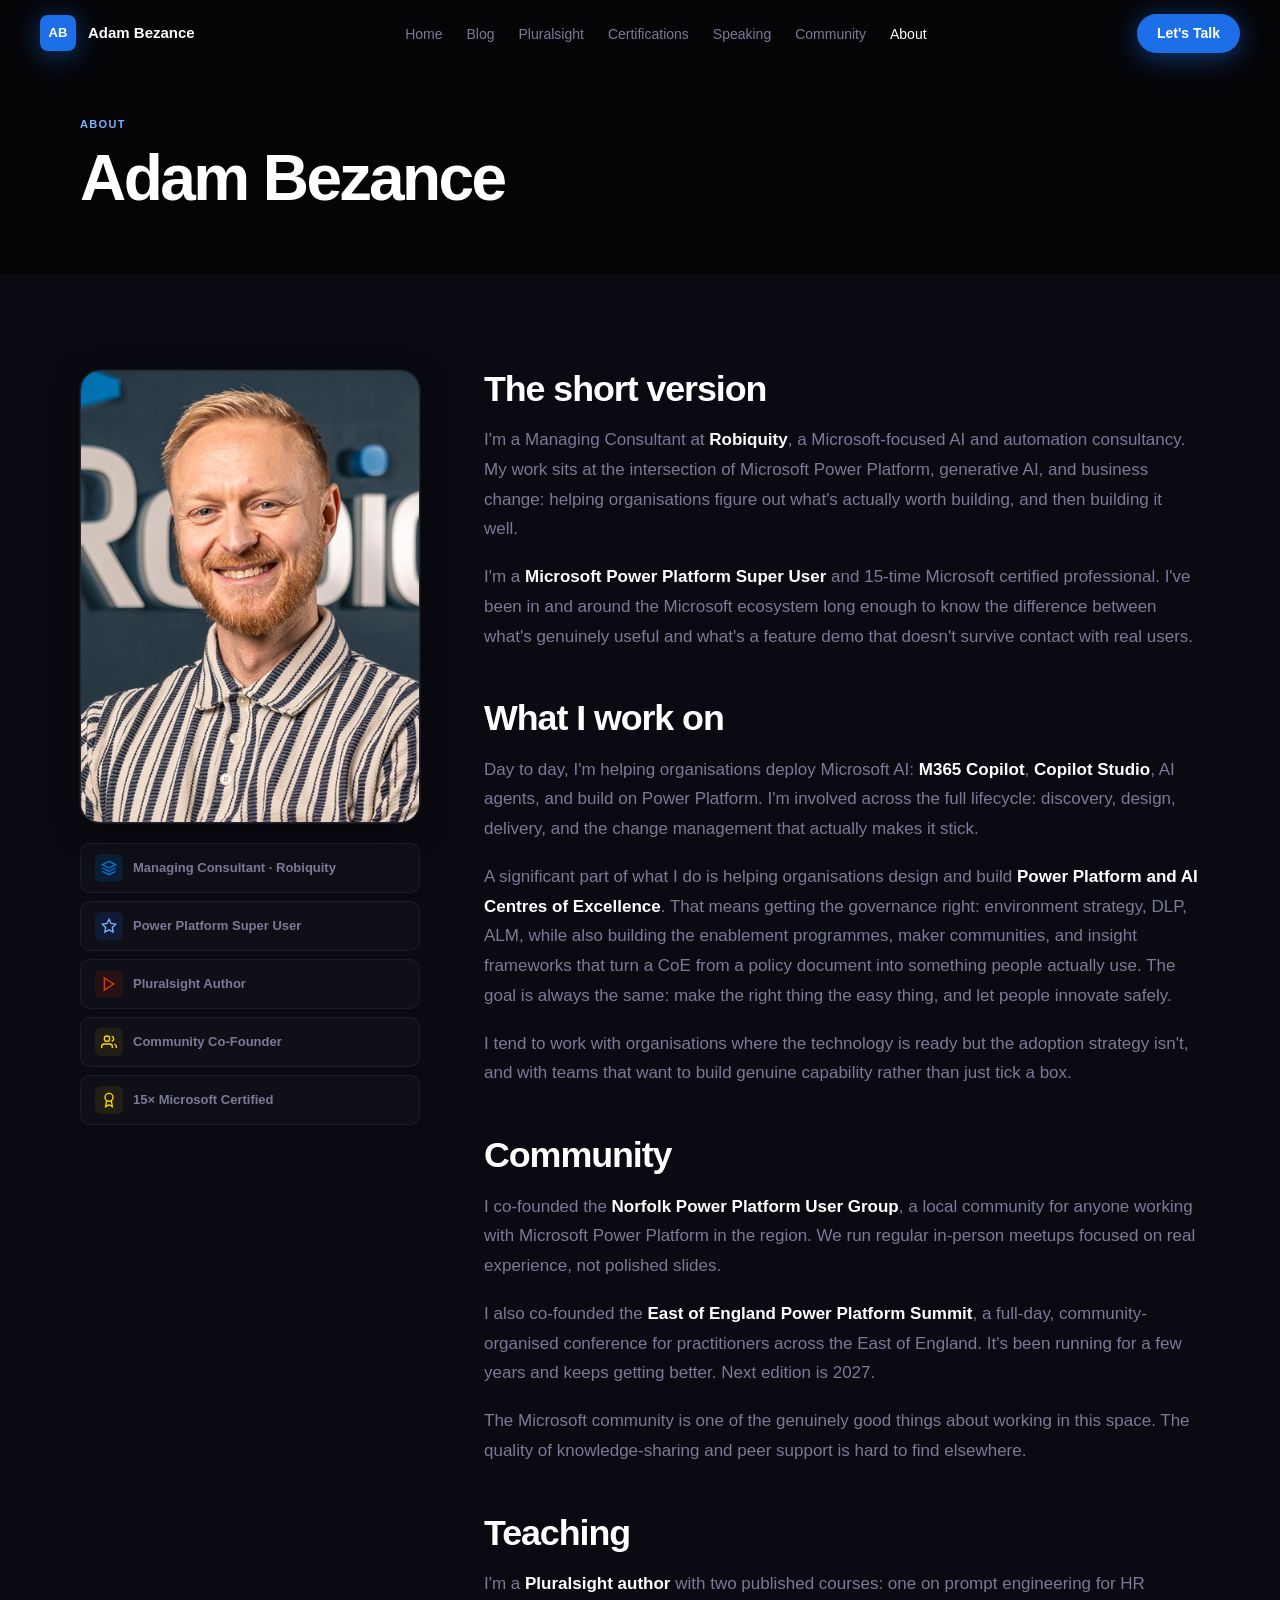
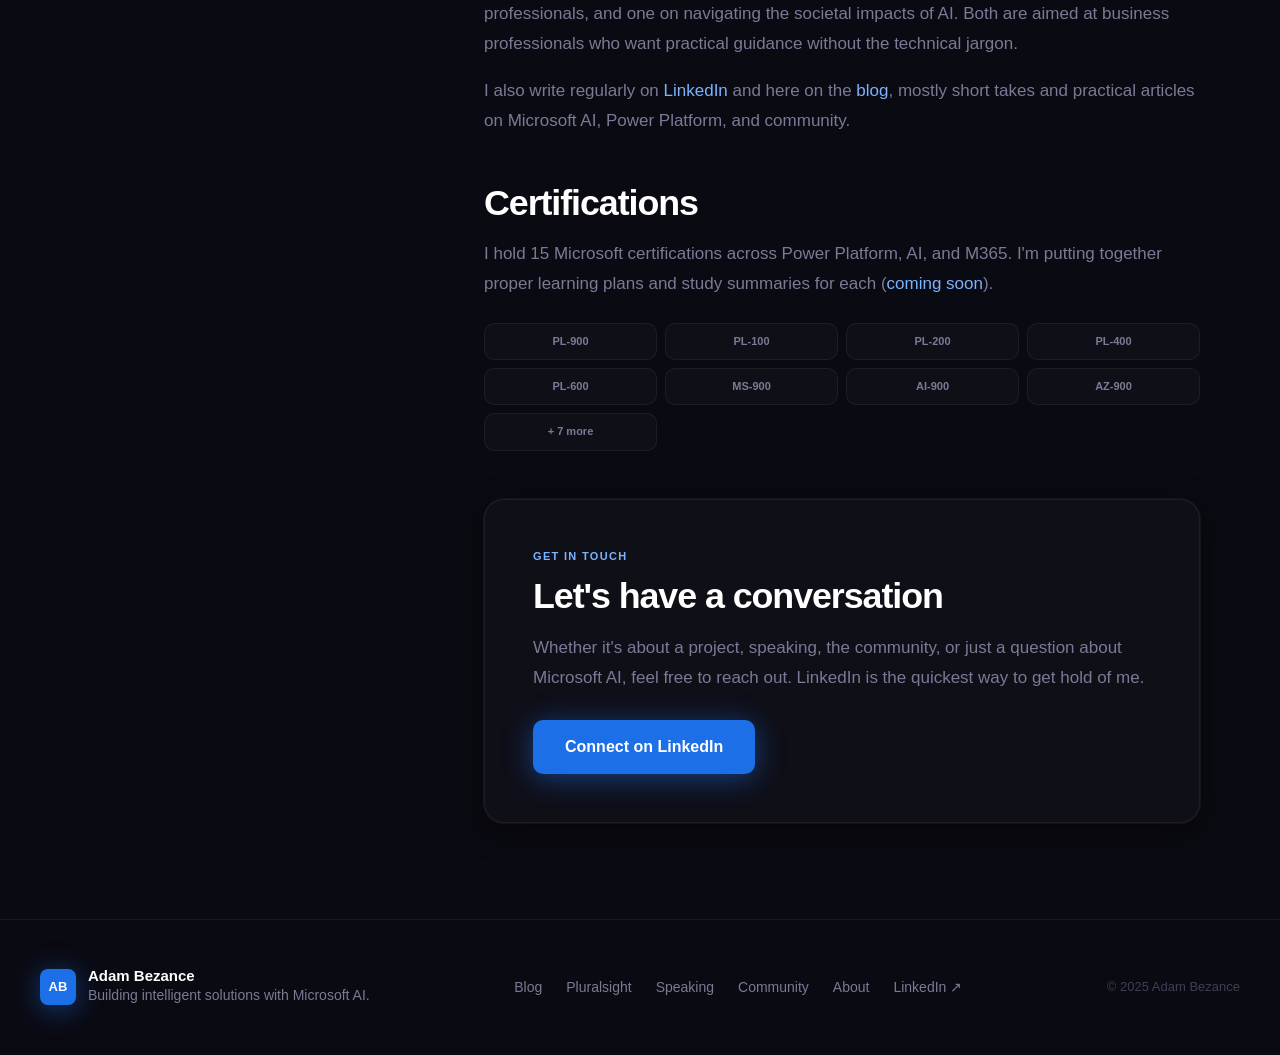
==== about.html @ 3cbbc227 "Fix: about photo case, cert grid spacing, pluralsight courses spacing" ====
<!DOCTYPE html>
<html lang="en">
<head>
  <meta charset="UTF-8">
  <meta name="viewport" content="width=device-width, initial-scale=1.0">
  <title>About | Adam Bezance</title>
  <meta name="description" content="About Adam Bezance, Managing Consultant at Robiquity, Microsoft Power Platform specialist, community leader, Pluralsight author.">
  <link rel="stylesheet" href="css/styles.css">
  <style>
    .about-split {
      display: grid; grid-template-columns: 340px 1fr; gap: 64px; align-items: start;
    }
    .about-photo-col { position: sticky; top: calc(var(--nav-h) + 32px); }
    .about-photo {
      width: 100%;
      aspect-ratio: 3/4;
      border-radius: var(--r-xl);
      overflow: hidden;
      background: var(--ob-elevated);
      border: 1px solid var(--ob-border);
      box-shadow: var(--ob-glow-card);
      display: flex; align-items: center; justify-content: center;
      position: relative;
    }
    .about-photo img { width: 100%; height: 100%; object-fit: cover; object-position: center top; }
    .about-photo-placeholder {
      display: flex; flex-direction: column; align-items: center; gap: 12px;
    }
    .about-photo-initials {
      width: 96px; height: 96px; border-radius: 50%;
      background: var(--ob-blue-dim); border: 2px solid var(--ob-blue-brd);
      display: flex; align-items: center; justify-content: center;
      font-size: 36px; font-weight: 800; color: var(--ob-blue-lt);
    }
    .about-photo-badges {
      display: flex; flex-direction: column; gap: 8px; margin-top: 20px;
    }
    .about-badge {
      display: flex; align-items: center; gap: 10px;
      padding: 10px 14px;
      background: var(--ob-surface);
      border: 1px solid var(--ob-border);
      border-radius: var(--r-md);
      font-size: 13px; font-weight: 600; color: var(--ob-fg-2);
      transition: border-color 220ms;
    }
    .about-badge:hover { border-color: var(--ob-blue-brd); }
    .about-badge-icon { width: 28px; height: 28px; border-radius: 6px; display: flex; align-items: center; justify-content: center; flex-shrink: 0; }

    .about-content h2 {
      font-size: clamp(24px,2.8vw,36px); font-weight: 800; letter-spacing: -0.03em;
      margin: 48px 0 16px; line-height: 1.1;
    }
    .about-content h2:first-child { margin-top: 0; }
    .about-content p {
      font-size: 17px; color: var(--ob-fg-2); line-height: 1.75; margin-bottom: 18px;
    }
    .about-content p strong { color: var(--ob-fg); font-weight: 600; }

    .certs-grid { display: grid; grid-template-columns: repeat(4,1fr); gap: 8px; margin: 24px 0; }
    .cert-chip {
      background: var(--ob-surface); border: 1px solid var(--ob-border);
      border-radius: var(--r-md); padding: 10px 12px;
      font-size: 11px; font-weight: 600; color: var(--ob-fg-2);
      text-align: center; line-height: 1.4;
    }

    .contact-section {
      background: var(--ob-surface);
      border: 1px solid var(--ob-border);
      border-radius: var(--r-xl);
      padding: 48px;
      margin-top: 48px;
      box-shadow: var(--ob-glow-card);
    }

    @media (max-width: 900px) {
      .about-split { grid-template-columns: 1fr; gap: 40px; }
      .about-photo-col { position: static; }
      .about-photo { max-width: 320px; aspect-ratio: 1/1; }
      .certs-grid { grid-template-columns: repeat(2,1fr); }
      .contact-section { padding: 32px 24px; }
    }
  </style>
</head>
<body>

  <!-- NAV -->
  <nav class="nav" id="mainNav">
    <div class="nav-inner">
      <a href="index.html" class="nav-logo">
        <div class="nav-mark">AB</div>
        <div>
          <div class="nav-name">Adam Bezance</div>
        </div>
      </a>
      <ul class="nav-links" id="navLinks">
        <li><a href="index.html">Home</a></li>
        <li><a href="blog.html">Blog</a></li>
        <li><a href="pluralsight.html">Pluralsight</a></li>
        <li><a href="certifications.html">Certifications</a></li>
        <li><a href="speaking.html">Speaking</a></li>
        <li><a href="community.html">Community</a></li>
        <li><a href="about.html" class="active">About</a></li>
      </ul>
      <a href="#contact" class="nav-cta">Let's Talk</a>
      <button class="nav-mobile-toggle" id="mobileToggle" aria-label="Menu">
        <span></span><span></span><span></span>
      </button>
    </div>
  </nav>

  <!-- PAGE HEADER -->
  <div class="page-header">
    <div class="page-header-inner">
      <div class="page-header-label">About</div>
      <h1 class="page-header-title">Adam Bezance</h1>
    </div>
  </div>

  <!-- ABOUT CONTENT -->
  <section class="section section-alt">
    <div class="container">
      <div class="about-split">

        <!-- Photo + badges -->
        <div class="about-photo-col reveal">
          <div class="about-photo">
            <img src="assets/Adam-Bezance.jpg" alt="Adam Bezance"
              onerror="this.style.display='none'; this.nextElementSibling.style.display='flex';">
            <div class="about-photo-placeholder" style="display:none;">
              <div class="about-photo-initials">AB</div>
              <p style="font-size:12px; color:var(--ob-fg-3); text-align:center;">Add photo: assets/Adam-Bezance.jpg</p>
            </div>
          </div>

          <div class="about-photo-badges" style="margin-top:20px;">
            <div class="about-badge">
              <div class="about-badge-icon" style="background:rgba(0,120,212,0.15);">
                <svg width="16" height="16" viewBox="0 0 24 24" fill="none" stroke="#0078D4" stroke-width="2"><path d="M12 2L2 7l10 5 10-5-10-5zM2 17l10 5 10-5M2 12l10 5 10-5"/></svg>
              </div>
              Managing Consultant · Robiquity
            </div>
            <div class="about-badge">
              <div class="about-badge-icon" style="background:var(--ob-blue-dim);">
                <svg width="16" height="16" viewBox="0 0 24 24" fill="none" stroke="var(--ob-blue-lt)" stroke-width="2"><path d="M12 2l3.09 6.26L22 9.27l-5 4.87 1.18 6.88L12 17.77l-6.18 3.25L7 14.14 2 9.27l6.91-1.01L12 2z"/></svg>
              </div>
              Power Platform Super User
            </div>
            <a href="https://www.pluralsight.com/authors/adam-bezance" target="_blank" rel="noopener" class="about-badge" style="color:var(--ob-fg-2);">
              <div class="about-badge-icon" style="background:rgba(244,53,0,0.1);">
                <svg width="16" height="16" viewBox="0 0 24 24" fill="none" stroke="#F43500" stroke-width="2"><polygon points="5,3 19,12 5,21 5,3"/></svg>
              </div>
              Pluralsight Author
            </a>
            <div class="about-badge">
              <div class="about-badge-icon" style="background:var(--ob-gold-bg);">
                <svg width="16" height="16" viewBox="0 0 24 24" fill="none" stroke="var(--ob-gold)" stroke-width="2"><path d="M17 21v-2a4 4 0 0 0-4-4H5a4 4 0 0 0-4 4v2"/><circle cx="9" cy="7" r="4"/><path d="M23 21v-2a4 4 0 0 0-3-3.87"/><path d="M16 3.13a4 4 0 0 1 0 7.75"/></svg>
              </div>
              Community Co-Founder
            </div>
            <div class="about-badge">
              <div class="about-badge-icon" style="background:var(--ob-gold-bg);">
                <svg width="16" height="16" viewBox="0 0 24 24" fill="none" stroke="var(--ob-gold)" stroke-width="2"><circle cx="12" cy="8" r="6"/><path d="M15.477 12.89 17 22l-5-3-5 3 1.523-9.11"/></svg>
              </div>
              15× Microsoft Certified
            </div>
          </div>
        </div>

        <!-- Bio content -->
        <div class="about-content reveal reveal-delay-1">
          <h2>The short version</h2>
          <p>I'm a Managing Consultant at <strong>Robiquity</strong>, a Microsoft-focused AI and automation consultancy. My work sits at the intersection of Microsoft Power Platform, generative AI, and business change: helping organisations figure out what's actually worth building, and then building it well.</p>

          <p>I'm a <strong>Microsoft Power Platform Super User</strong> and 15-time Microsoft certified professional. I've been in and around the Microsoft ecosystem long enough to know the difference between what's genuinely useful and what's a feature demo that doesn't survive contact with real users.</p>

          <h2>What I work on</h2>
          <p>Day to day, I'm helping organisations deploy Microsoft AI: <strong>M365 Copilot</strong>, <strong>Copilot Studio</strong>, AI agents, and build on Power Platform. I'm involved across the full lifecycle: discovery, design, delivery, and the change management that actually makes it stick.</p>

          <p>A significant part of what I do is helping organisations design and build <strong>Power Platform and AI Centres of Excellence</strong>. That means getting the governance right: environment strategy, DLP, ALM, while also building the enablement programmes, maker communities, and insight frameworks that turn a CoE from a policy document into something people actually use. The goal is always the same: make the right thing the easy thing, and let people innovate safely.</p>

          <p>I tend to work with organisations where the technology is ready but the adoption strategy isn't, and with teams that want to build genuine capability rather than just tick a box.</p>

          <h2>Community</h2>
          <p>I co-founded the <strong>Norfolk Power Platform User Group</strong>, a local community for anyone working with Microsoft Power Platform in the region. We run regular in-person meetups focused on real experience, not polished slides.</p>

          <p>I also co-founded the <strong>East of England Power Platform Summit</strong>, a full-day, community-organised conference for practitioners across the East of England. It's been running for a few years and keeps getting better. Next edition is 2027.</p>

          <p>The Microsoft community is one of the genuinely good things about working in this space. The quality of knowledge-sharing and peer support is hard to find elsewhere.</p>

          <h2>Teaching</h2>
          <p>I'm a <strong>Pluralsight author</strong> with two published courses: one on prompt engineering for HR professionals, and one on navigating the societal impacts of AI. Both are aimed at business professionals who want practical guidance without the technical jargon.</p>

          <p>I also write regularly on <a href="https://linkedin.com/in/adambezance" target="_blank" rel="noopener" style="color:var(--ob-blue-lt);">LinkedIn</a> and here on the <a href="blog.html" style="color:var(--ob-blue-lt);">blog</a>, mostly short takes and practical articles on Microsoft AI, Power Platform, and community.</p>

          <h2>Certifications</h2>
          <p>I hold 15 Microsoft certifications across Power Platform, AI, and M365. I'm putting together proper learning plans and study summaries for each (<a href="certifications.html" style="color:var(--ob-blue-lt);">coming soon</a>).</p>

          <div class="certs-grid">
            <div class="cert-chip">PL-900</div>
            <div class="cert-chip">PL-100</div>
            <div class="cert-chip">PL-200</div>
            <div class="cert-chip">PL-400</div>
            <div class="cert-chip">PL-600</div>
            <div class="cert-chip">MS-900</div>
            <div class="cert-chip">AI-900</div>
            <div class="cert-chip">AZ-900</div>
            <div class="cert-chip">+ 7 more</div>
          </div>

          <!-- Contact -->
          <div class="contact-section" id="contact">
            <div class="section-label" style="margin-bottom:12px;">Get in touch</div>
            <h2 style="margin-top:0; margin-bottom:16px;">Let's have a conversation</h2>
            <p style="margin-bottom:28px;">Whether it's about a project, speaking, the community, or just a question about Microsoft AI, feel free to reach out. LinkedIn is the quickest way to get hold of me.</p>
            <div style="display:flex; gap:12px; flex-wrap:wrap;">
              <a href="https://linkedin.com/in/adambezance" target="_blank" rel="noopener" class="btn btn-primary btn-lg">Connect on LinkedIn</a>
            </div>
          </div>
        </div>

      </div>
    </div>
  </section>

  <!-- FOOTER -->
  <footer class="footer">
    <div class="footer-inner">
      <div class="footer-logo">
        <div class="nav-mark">AB</div>
        <div>
          <div class="nav-name">Adam Bezance</div>
          <div class="footer-tagline">Building intelligent solutions with Microsoft AI.</div>
        </div>
      </div>
      <nav class="footer-links">
        <a href="blog.html">Blog</a>
        <a href="pluralsight.html">Pluralsight</a>
        <a href="speaking.html">Speaking</a>
        <a href="community.html">Community</a>
        <a href="about.html">About</a>
        <a href="https://linkedin.com/in/adambezance" target="_blank" rel="noopener">LinkedIn ↗</a>
      </nav>
      <div class="footer-copy">© 2025 Adam Bezance</div>
    </div>
  </footer>

  <script>
    const nav = document.getElementById('mainNav');
    window.addEventListener('scroll', () => nav.classList.toggle('scrolled', window.scrollY > 30));
    // Mobile nav
  (function() {
    var toggle = document.getElementById('mobileToggle');
    var menu   = document.getElementById('navLinks');
    function openMenu() {
      menu.classList.add('open');
      toggle.classList.add('open');
      document.body.style.overflow = 'hidden';
    }
    function closeMenu() {
      menu.classList.remove('open');
      toggle.classList.remove('open');
      document.body.style.overflow = '';
    }
    toggle.addEventListener('click', function() {
      menu.classList.contains('open') ? closeMenu() : openMenu();
    });
    // Close when any nav link is tapped
    menu.querySelectorAll('a').forEach(function(a) {
      a.addEventListener('click', closeMenu);
    });
    // Close on Escape key
    document.addEventListener('keydown', function(e) {
      if (e.key === 'Escape') closeMenu();
    });
  })();
    function initReveal() {
      document.querySelectorAll('.reveal').forEach(el => {
        const r = el.getBoundingClientRect();
        if (r.top < window.innerHeight && r.bottom > 0) el.classList.add('visible');
      });
      const obs = new IntersectionObserver((entries) => {
        entries.forEach(e => { if (e.isIntersecting) { e.target.classList.add('visible'); obs.unobserve(e.target); }});
      }, { threshold: 0 });
      document.querySelectorAll('.reveal:not(.visible)').forEach(el => obs.observe(el));
    }
    if (document.readyState === 'loading') {
      document.addEventListener('DOMContentLoaded', initReveal);
    } else { initReveal(); }
    window.addEventListener('load', initReveal);
---- css/styles.css ----
/* ============================================================
   ADAM BEZANCE — Agent Architect
   Design System: Obsidian & Electric Blue
   ============================================================ */

:root {
  /* Colour tokens */
  --ob-canvas:    #050508;
  --ob-base:      #0A0A12;
  --ob-surface:   #0F0F18;
  --ob-elevated:  #161625;

  --ob-blue:      #1D6FE8;
  --ob-blue-lt:   #7BB3FF;
  --ob-blue-dim:  rgba(29,111,232,0.14);
  --ob-blue-brd:  rgba(29,111,232,0.32);

  --ob-border:    rgba(255,255,255,0.06);
  --ob-border-md: rgba(255,255,255,0.10);
  --ob-border-st: rgba(255,255,255,0.16);

  --ob-fg:        #FFFFFF;
  --ob-fg-2:      #7A7A96;
  --ob-fg-3:      #3E3E58;

  --ob-gold:      #FFD700;
  --ob-gold-bg:   rgba(255,215,0,0.08);
  --ob-gold-brd:  rgba(255,215,0,0.22);

  --ob-glow:            0 4px 28px rgba(29,111,232,0.50);
  --ob-glow-card:       0 0 0 1px rgba(255,255,255,0.05), 0 8px 28px rgba(0,0,0,0.50);
  --ob-glow-card-hover: 0 0 0 1px rgba(29,111,232,0.35), 0 12px 36px rgba(0,0,0,0.55), 0 0 20px rgba(29,111,232,0.22);

  /* Spacing */
  --sp-1: 4px;  --sp-2: 8px;  --sp-3: 12px; --sp-4: 16px;
  --sp-6: 24px; --sp-8: 32px; --sp-12: 48px; --sp-16: 64px;
  --sp-section: 96px;

  /* Radius */
  --r-sm: 6px; --r-md: 10px; --r-lg: 14px; --r-xl: 20px; --r-full: 9999px;

  /* Typography */
  --font: 'Segoe UI', -apple-system, BlinkMacSystemFont, 'SF Pro Display', 'Helvetica Neue', Arial, sans-serif;
  --mono: 'Cascadia Code', 'Cascadia Mono', Consolas, 'Courier New', monospace;

  /* Nav */
  --nav-h: 68px;
}

/* ── Reset ── */
*, *::before, *::after { box-sizing: border-box; margin: 0; padding: 0; }
html { scroll-behavior: smooth; }
body {
  font-family: var(--font);
  background: var(--ob-canvas);
  color: var(--ob-fg);
  font-size: 16px;
  line-height: 1.6;
  -webkit-font-smoothing: antialiased;
  overflow-x: hidden;
}
img { display: block; max-width: 100%; }
a { color: inherit; text-decoration: none; }
button { font-family: var(--font); cursor: pointer; border: none; background: none; }

/* ── Nav ── */
.nav {
  position: fixed; top: 0; left: 0; right: 0; z-index: 100;
  height: var(--nav-h);
  display: flex; align-items: center;
  padding: 0 40px;
  transition: background 220ms cubic-bezier(0.4,0,0.2,1), border-color 220ms cubic-bezier(0.4,0,0.2,1), backdrop-filter 220ms;
  border-bottom: 1px solid transparent;
  /* Force own compositing layer — prevents iOS Safari touch blackout after scroll */
  -webkit-transform: translateZ(0);
  transform: translateZ(0);
  will-change: transform;
}
.nav.scrolled {
  background: rgba(5,5,8,0.90);
  backdrop-filter: blur(18px);
  -webkit-backdrop-filter: blur(18px);
  border-bottom-color: var(--ob-border);
}
.nav-inner {
  max-width: 1400px; width: 100%; margin: 0 auto;
  display: flex; align-items: center; justify-content: space-between;
  gap: var(--sp-8);
}
.nav-logo {
  display: flex; align-items: center; gap: var(--sp-3);
  flex-shrink: 0;
}
.nav-mark {
  width: 36px; height: 36px; border-radius: 8px;
  background: var(--ob-blue);
  display: flex; align-items: center; justify-content: center;
  font-size: 13px; font-weight: 800; color: #fff;
  box-shadow: var(--ob-glow);
  flex-shrink: 0;
}
.nav-name {
  font-size: 15px; font-weight: 700; color: var(--ob-fg);
  line-height: 1.1;
}
.nav-subtitle {
  font-size: 10px; font-weight: 600; color: var(--ob-fg-2);
  text-transform: uppercase; letter-spacing: 0.1em;
}
.nav-links {
  display: flex; align-items: center; gap: var(--sp-6);
  list-style: none;
}
.nav-links a {
  font-size: 14px; font-weight: 500; color: var(--ob-fg-2);
  transition: color 220ms cubic-bezier(0.4,0,0.2,1);
}
.nav-links a:hover, .nav-links a.active { color: var(--ob-fg); }
.nav-cta {
  display: inline-flex; align-items: center;
  padding: 8px 20px;
  background: var(--ob-blue);
  color: #fff;
  font-size: 14px; font-weight: 600;
  border-radius: var(--r-full);
  box-shadow: var(--ob-glow);
  transition: opacity 220ms cubic-bezier(0.4,0,0.2,1), transform 220ms cubic-bezier(0.4,0,0.2,1);
  white-space: nowrap;
}
.nav-cta:hover { opacity: 0.88; transform: translateY(-1px); }

.nav-mobile-toggle {
  display: none; flex-direction: column; gap: 5px;
  width: 24px; cursor: pointer;
}
.nav-mobile-toggle span {
  display: block; height: 2px; background: var(--ob-fg);
  border-radius: 2px;
  transition: all 220ms cubic-bezier(0.4,0,0.2,1);
}

/* ── Footer ── */
.footer {
  background: var(--ob-base);
  border-top: 1px solid var(--ob-border);
  padding: var(--sp-12) 40px;
}
.footer-inner {
  max-width: 1400px; margin: 0 auto;
  display: flex; align-items: center; justify-content: space-between;
  flex-wrap: wrap; gap: var(--sp-6);
}
.footer-logo { display: flex; align-items: center; gap: var(--sp-3); }
.footer-tagline { font-size: 14px; color: var(--ob-fg-2); }
.footer-links { display: flex; align-items: center; gap: var(--sp-6); }
.footer-links a {
  font-size: 14px; color: var(--ob-fg-2);
  transition: color 220ms cubic-bezier(0.4,0,0.2,1);
}
.footer-links a:hover { color: var(--ob-fg); }
.footer-copy { font-size: 13px; color: var(--ob-fg-3); }

/* ── Layout helpers ── */
.container { max-width: 1200px; margin: 0 auto; padding: 0 40px; }
.container-narrow { max-width: 720px; margin: 0 auto; padding: 0 40px; }
.section { padding: var(--sp-section) 0; }
.section-alt { background: var(--ob-base); }

/* ── Typography helpers ── */
.eyebrow {
  display: inline-flex; align-items: center; gap: var(--sp-2);
  font-size: 11px; font-weight: 700; text-transform: uppercase; letter-spacing: 0.12em;
  color: var(--ob-blue-lt);
}
.section-label {
  font-size: 11px; font-weight: 700; text-transform: uppercase; letter-spacing: 0.12em;
  color: var(--ob-blue-lt); margin-bottom: var(--sp-3);
}
.section-title {
  font-size: clamp(32px,3.5vw,48px); font-weight: 800;
  line-height: 1.1; letter-spacing: -0.03em;
  color: var(--ob-fg);
}
.section-body {
  font-size: 17px; color: var(--ob-fg-2); line-height: 1.65;
  max-width: 600px;
}

/* ── Buttons ── */
.btn {
  display: inline-flex; align-items: center; gap: var(--sp-2);
  padding: 12px 24px;
  font-size: 15px; font-weight: 600;
  border-radius: var(--r-md);
  transition: all 220ms cubic-bezier(0.4,0,0.2,1);
  cursor: pointer;
}
.btn-primary {
  background: var(--ob-blue); color: #fff;
  box-shadow: var(--ob-glow);
}
.btn-primary:hover { opacity: 0.88; transform: translateY(-1px); }
.btn-secondary {
  background: rgba(255,255,255,0.04); color: var(--ob-fg);
  border: 1px solid var(--ob-border-st);
}
.btn-secondary:hover { border-color: var(--ob-blue); color: var(--ob-blue-lt); }
.btn-lg { padding: 14px 32px; font-size: 16px; }

/* ── Pills / badges ── */
.pill {
  display: inline-flex; align-items: center; gap: 6px;
  padding: 5px 12px;
  font-size: 12px; font-weight: 600; letter-spacing: 0.03em;
  border-radius: var(--r-full);
  border: 1px solid;
}
.pill-blue {
  background: var(--ob-blue-dim); color: var(--ob-blue-lt);
  border-color: var(--ob-blue-brd);
}
.pill-neutral {
  background: rgba(255,255,255,0.04); color: var(--ob-fg-2);
  border-color: var(--ob-border-md);
}
.pill-gold {
  background: var(--ob-gold-bg); color: var(--ob-gold);
  border-color: var(--ob-gold-brd);
}

/* ── Cards ── */
.card {
  background: var(--ob-surface);
  border: 1px solid var(--ob-border);
  border-radius: var(--r-lg);
  box-shadow: var(--ob-glow-card);
  transition: all 220ms cubic-bezier(0.4,0,0.2,1);
  overflow: hidden;
}
.card:hover {
  transform: translateY(-3px);
  border-color: var(--ob-blue-brd);
  box-shadow: var(--ob-glow-card-hover);
}
.card-body { padding: var(--sp-6); }
.card-img {
  aspect-ratio: 16/9; background: var(--ob-elevated);
  display: flex; align-items: center; justify-content: center;
  color: var(--ob-fg-3); font-size: 13px;
}
.card-eyebrow {
  font-size: 11px; font-weight: 700; text-transform: uppercase; letter-spacing: 0.1em;
  color: var(--ob-blue-lt); margin-bottom: var(--sp-2);
}
.card-title {
  font-size: 16px; font-weight: 700; line-height: 1.3; letter-spacing: -0.015em;
  color: var(--ob-fg); margin-bottom: var(--sp-2);
}
.card-title-lg {
  font-size: 18px; font-weight: 700; line-height: 1.3; letter-spacing: -0.02em;
}
.card-body-text { font-size: 14px; color: var(--ob-fg-2); line-height: 1.55; }
.card-meta {
  font-size: 11px; font-weight: 500; color: var(--ob-fg-3);
  text-transform: uppercase; letter-spacing: 0.08em;
  margin-top: var(--sp-4);
}
.card-footer {
  padding: var(--sp-4) var(--sp-6);
  border-top: 1px solid var(--ob-border);
  display: flex; align-items: center; justify-content: space-between;
}
.card-link {
  font-size: 13px; font-weight: 600; color: var(--ob-blue-lt);
  display: inline-flex; align-items: center; gap: 6px;
  transition: gap 220ms cubic-bezier(0.4,0,0.2,1);
}
.card-link:hover { gap: 10px; }

/* ── Divider ── */
.divider {
  height: 1px; background: var(--ob-border);
  margin: var(--sp-8) 0;
}

/* ── Page header (inner pages) ── */
.page-header {
  padding: calc(var(--nav-h) + var(--sp-12)) 0 var(--sp-12);
  background: var(--ob-canvas);
}
.page-header-inner { max-width: 1200px; margin: 0 auto; padding: 0 40px; }
.page-header-label {
  font-size: 11px; font-weight: 700; text-transform: uppercase; letter-spacing: 0.12em;
  color: var(--ob-blue-lt); margin-bottom: var(--sp-3);
}
.page-header-title {
  font-size: clamp(40px,5vw,64px); font-weight: 800;
  line-height: 1.0; letter-spacing: -0.04em;
  margin-bottom: var(--sp-4);
}
.page-header-body {
  font-size: 18px; color: var(--ob-fg-2); line-height: 1.6;
  max-width: 640px;
}

/* ── Scroll reveal — pure CSS, no JS dependency ── */
@media (prefers-reduced-motion: no-preference) {
  @keyframes revealUp {
    from { opacity: 0; transform: translateY(28px); }
    to   { opacity: 1; transform: translateY(0); }
  }
  .reveal {
    animation: revealUp 600ms cubic-bezier(0,0,0.2,1) both;
  }
  .reveal-delay-1 { animation-delay: 100ms; }
  .reveal-delay-2 { animation-delay: 200ms; }
  .reveal-delay-3 { animation-delay: 320ms; }
  /* Legacy JS class support — no longer needed but harmless */
  .reveal.visible { animation: none; opacity: 1; transform: none; }
}

/* ── CTA band ── */
.cta-band {
  background: var(--ob-surface);
  border: 1px solid var(--ob-border);
  border-radius: var(--r-xl);
  padding: var(--sp-12) var(--sp-12);
  text-align: center;
  box-shadow: var(--ob-glow-card);
}
.cta-band h2 { font-size: clamp(28px,3vw,40px); font-weight: 800; letter-spacing: -0.03em; margin-bottom: var(--sp-3); }
.cta-band p { font-size: 17px; color: var(--ob-fg-2); margin-bottom: var(--sp-8); }
.cta-band .btn-row { display: flex; align-items: center; justify-content: center; gap: var(--sp-3); flex-wrap: wrap; }

/* ── Responsive nav ── */
@media (max-width: 900px) {
  .nav { padding: 0 24px; z-index: 100; }

  /* Mobile menu overlay — always flex, shown/hidden via opacity & pointer-events.
     Avoids display:none→flex flicker bugs on iOS Safari. */
  .nav-links {
    display: flex;
    flex-direction: column;
    align-items: center;
    justify-content: center;
    gap: var(--sp-8);
    list-style: none;
    position: fixed;
    top: 0; left: 0; right: 0;
    height: 100vh;
    height: 100dvh; /* dynamic viewport height — respects iOS address bar */
    padding-top: var(--nav-h);
    background: #050508;
    z-index: 98;
    overflow-y: auto;
    -webkit-overflow-scrolling: touch;
    /* Hidden state */
    opacity: 0;
    visibility: hidden;
    pointer-events: none;
    transform: translateY(-6px);
    transition: opacity 220ms ease, transform 220ms ease, visibility 0ms linear 220ms;
  }
  .nav-links.open {
    opacity: 1;
    visibility: visible;
    pointer-events: auto;
    transform: translateY(0);
    transition: opacity 220ms ease, transform 220ms ease, visibility 0ms linear 0ms;
  }
  .nav-links a {
    font-size: 22px;
    color: var(--ob-fg);
    padding: 8px 0; /* bigger tap target */
    transition: color 150ms ease;
  }
  .nav-links a:hover, .nav-links a.active { color: var(--ob-blue-lt); }

  /* Hamburger toggle — bigger tap target, animates to X when open */
  .nav-mobile-toggle {
    display: flex;
    flex-direction: column;
    justify-content: center;
    gap: 5px;
    width: 44px;
    height: 44px;
    padding: 10px;
    cursor: pointer;
    position: relative;
    z-index: 101; /* above the overlay */
  }
  .nav-mobile-toggle span {
    display: block;
    height: 2px;
    width: 24px;
    background: var(--ob-fg);
    border-radius: 2px;
    transform-origin: center;
    transition: transform 220ms ease, opacity 220ms ease;
  }
  /* X animation when menu is open */
  .nav-mobile-toggle.open span:nth-child(1) { transform: translateY(7px) rotate(45deg); }
  .nav-mobile-toggle.open span:nth-child(2) { opacity: 0; transform: scaleX(0); }
  .nav-mobile-toggle.open span:nth-child(3) { transform: translateY(-7px) rotate(-45deg); }

  .nav-cta { display: none; }
  .container { padding: 0 24px; }
  .container-narrow { padding: 0 24px; }
  .section { padding: 64px 0; }
  .f
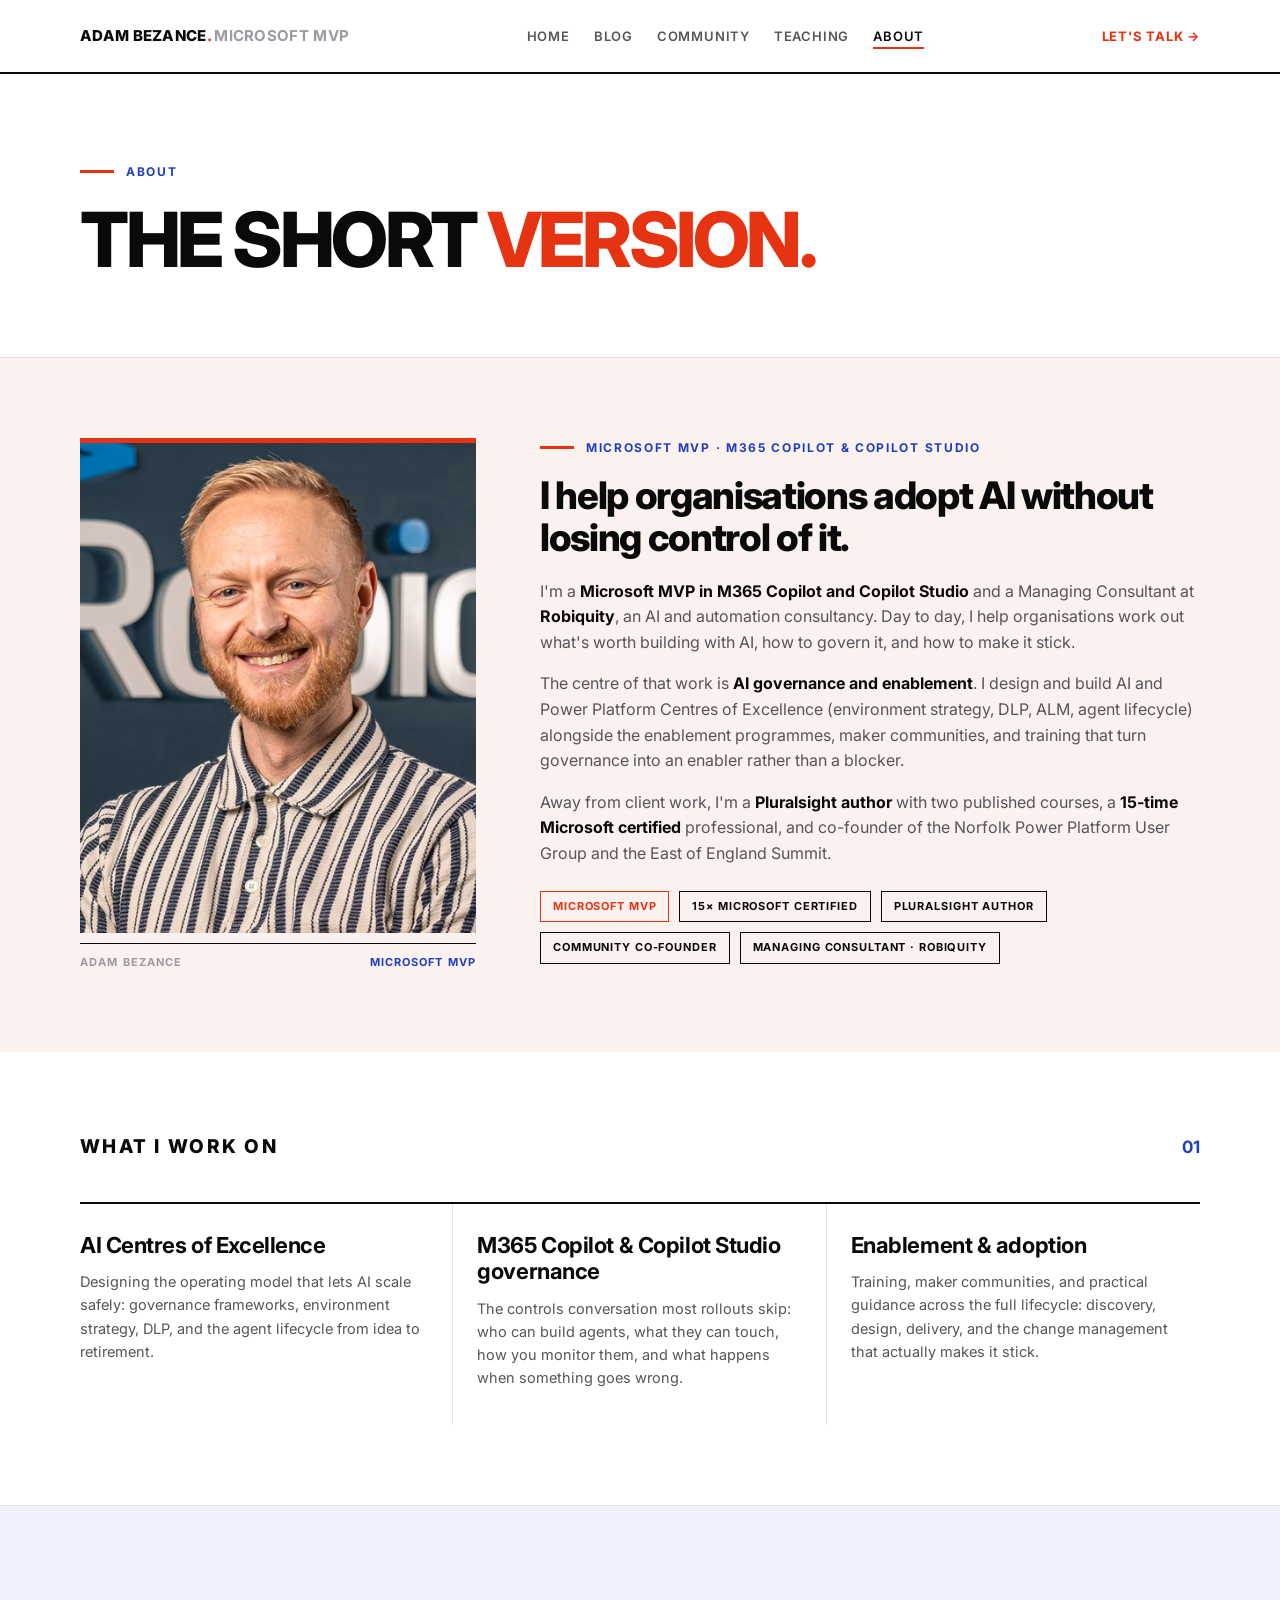
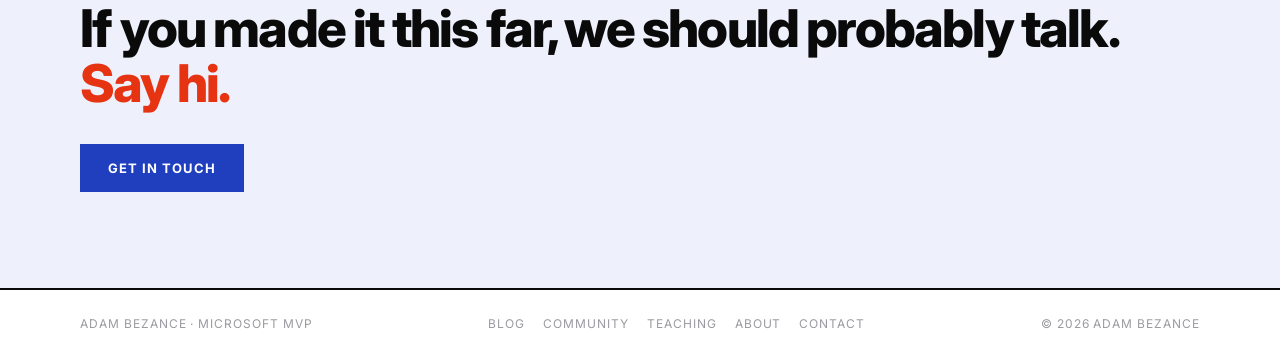
==== commit 1aa073a8: "Add files via upload" ====
--- a/about.html
+++ b/about.html
@@ -4,289 +4,102 @@
   <meta charset="UTF-8">
   <meta name="viewport" content="width=device-width, initial-scale=1.0">
   <title>About | Adam Bezance</title>
-  <meta name="description" content="About Adam Bezance, Managing Consultant at Robiquity, Microsoft Power Platform specialist, community leader, Pluralsight author.">
+  <meta name="description" content="Adam Bezance: Microsoft MVP in M365 Copilot and Copilot Studio, Managing Consultant at Robiquity, Pluralsight author, and community co-founder.">
+  <link rel="preconnect" href="https://fonts.googleapis.com">
+  <link rel="preconnect" href="https://fonts.gstatic.com" crossorigin>
+  <link href="https://fonts.googleapis.com/css2?family=Inter:wght@400;500;600;700;800&display=swap" rel="stylesheet">
   <link rel="stylesheet" href="css/styles.css">
-  <style>
-    .about-split {
-      display: grid; grid-template-columns: 340px 1fr; gap: 64px; align-items: start;
-    }
-    .about-photo-col { position: sticky; top: calc(var(--nav-h) + 32px); }
-    .about-photo {
-      width: 100%;
-      aspect-ratio: 3/4;
-      border-radius: var(--r-xl);
-      overflow: hidden;
-      background: var(--ob-elevated);
-      border: 1px solid var(--ob-border);
-      box-shadow: var(--ob-glow-card);
-      display: flex; align-items: center; justify-content: center;
-      position: relative;
-    }
-    .about-photo img { width: 100%; height: 100%; object-fit: cover; object-position: center top; }
-    .about-photo-placeholder {
-      display: flex; flex-direction: column; align-items: center; gap: 12px;
-    }
-    .about-photo-initials {
-      width: 96px; height: 96px; border-radius: 50%;
-      background: var(--ob-blue-dim); border: 2px solid var(--ob-blue-brd);
-      display: flex; align-items: center; justify-content: center;
-      font-size: 36px; font-weight: 800; color: var(--ob-blue-lt);
-    }
-    .about-photo-badges {
-      display: flex; flex-direction: column; gap: 8px; margin-top: 20px;
-    }
-    .about-badge {
-      display: flex; align-items: center; gap: 10px;
-      padding: 10px 14px;
-      background: var(--ob-surface);
-      border: 1px solid var(--ob-border);
-      border-radius: var(--r-md);
-      font-size: 13px; font-weight: 600; color: var(--ob-fg-2);
-      transition: border-color 220ms;
-    }
-    .about-badge:hover { border-color: var(--ob-blue-brd); }
-    .about-badge-icon { width: 28px; height: 28px; border-radius: 6px; display: flex; align-items: center; justify-content: center; flex-shrink: 0; }
-
-    .about-content h2 {
-      font-size: clamp(24px,2.8vw,36px); font-weight: 800; letter-spacing: -0.03em;
-      margin: 48px 0 16px; line-height: 1.1;
-    }
-    .about-content h2:first-child { margin-top: 0; }
-    .about-content p {
-      font-size: 17px; color: var(--ob-fg-2); line-height: 1.75; margin-bottom: 18px;
-    }
-    .about-content p strong { color: var(--ob-fg); font-weight: 600; }
-
-    .certs-grid { display: grid; grid-template-columns: repeat(4,1fr); gap: 8px; margin: 24px 0; }
-    .cert-chip {
-      background: var(--ob-surface); border: 1px solid var(--ob-border);
-      border-radius: var(--r-md); padding: 10px 12px;
-      font-size: 11px; font-weight: 600; color: var(--ob-fg-2);
-      text-align: center; line-height: 1.4;
-    }
-
-    .contact-section {
-      background: var(--ob-surface);
-      border: 1px solid var(--ob-border);
-      border-radius: var(--r-xl);
-      padding: 48px;
-      margin-top: 48px;
-      box-shadow: var(--ob-glow-card);
-    }
-
-    @media (max-width: 900px) {
-      .about-split { grid-template-columns: 1fr; gap: 40px; }
-      .about-photo-col { position: static; }
-      .about-photo { max-width: 320px; aspect-ratio: 1/1; }
-      .certs-grid { grid-template-columns: repeat(2,1fr); }
-      .contact-section { padding: 32px 24px; }
-    }
-  </style>
 </head>
 <body>
 
-  <!-- NAV -->
   <nav class="nav" id="mainNav">
     <div class="nav-inner">
-      <a href="index.html" class="nav-logo">
-        <div class="nav-mark">AB</div>
-        <div>
-          <div class="nav-name">Adam Bezance</div>
-        </div>
-      </a>
+      <a href="index.html" class="nav-logo">Adam Bezance<span>.</span> <em>Microsoft MVP</em></a>
       <ul class="nav-links" id="navLinks">
         <li><a href="index.html">Home</a></li>
         <li><a href="blog.html">Blog</a></li>
-        <li><a href="pluralsight.html">Pluralsight</a></li>
-        <li><a href="certifications.html">Certifications</a></li>
-        <li><a href="speaking.html">Speaking</a></li>
         <li><a href="community.html">Community</a></li>
+        <li><a href="pluralsight.html">Teaching</a></li>
         <li><a href="about.html" class="active">About</a></li>
       </ul>
-      <a href="#contact" class="nav-cta">Let's Talk</a>
+      <a href="contact.html" class="nav-cta">Let's talk →</a>
       <button class="nav-mobile-toggle" id="mobileToggle" aria-label="Menu">
         <span></span><span></span><span></span>
       </button>
     </div>
   </nav>
 
-  <!-- PAGE HEADER -->
-  <div class="page-header">
-    <div class="page-header-inner">
-      <div class="page-header-label">About</div>
-      <h1 class="page-header-title">Adam Bezance</h1>
+  <header class="page-hero">
+    <div class="wrap">
+      <div class="kicker">About</div>
+      <h1>The short <em>version.</em></h1>
     </div>
-  </div>
+  </header>
 
-  <!-- ABOUT CONTENT -->
-  <section class="section section-alt">
-    <div class="container">
-      <div class="about-split">
+  <main class="sec sec-red-tint">
+    <div class="wrap about-band">
+      <div>
+        <div class="photo"><img src="assets/Adam-Bezance.jpg" alt="Adam Bezance"></div>
+        <div class="photo-cap"><span>Adam Bezance</span><b>Microsoft MVP</b></div>
+      </div>
+      <div class="reveal">
+        <div class="kicker">Microsoft MVP · M365 Copilot &amp; Copilot Studio</div>
+        <h2>I help organisations adopt AI without losing control of it.</h2>
+        <p>I'm a <strong>Microsoft MVP in M365 Copilot and Copilot Studio</strong> and a Managing Consultant at <strong>Robiquity</strong>, an AI and automation consultancy. Day to day, I help organisations work out what's worth building with AI, how to govern it, and how to make it stick.</p>
+        <p>The centre of that work is <strong>AI governance and enablement</strong>. I design and build AI and Power Platform Centres of Excellence (environment strategy, DLP, ALM, agent lifecycle) alongside the enablement programmes, maker communities, and training that turn governance into an enabler rather than a blocker.</p>
+        <p>Away from client work, I'm a <strong>Pluralsight author</strong> with two published courses, a <strong>15-time Microsoft certified</strong> professional, and co-founder of the Norfolk Power Platform User Group and the East of England Summit.</p>
+        <div class="cred-list">
+          <span class="cred red">Microsoft MVP</span>
+          <span class="cred">15× Microsoft Certified</span>
+          <span class="cred">Pluralsight Author</span>
+          <span class="cred">Community Co-founder</span>
+          <span class="cred">Managing Consultant · Robiquity</span>
+        </div>
+      </div>
+    </div>
+  </main>
 
-        <!-- Photo + badges -->
-        <div class="about-photo-col reveal">
-          <div class="about-photo">
-            <img src="assets/Adam-Bezance.jpg" alt="Adam Bezance"
-              onerror="this.style.display='none'; this.nextElementSibling.style.display='flex';">
-            <div class="about-photo-placeholder" style="display:none;">
-              <div class="about-photo-initials">AB</div>
-              <p style="font-size:12px; color:var(--ob-fg-3); text-align:center;">Add photo: assets/Adam-Bezance.jpg</p>
-            </div>
-          </div>
-
-          <div class="about-photo-badges" style="margin-top:20px;">
-            <div class="about-badge">
-              <div class="about-badge-icon" style="background:rgba(0,120,212,0.15);">
-                <svg width="16" height="16" viewBox="0 0 24 24" fill="none" stroke="#0078D4" stroke-width="2"><path d="M12 2L2 7l10 5 10-5-10-5zM2 17l10 5 10-5M2 12l10 5 10-5"/></svg>
-              </div>
-              Managing Consultant · Robiquity
-            </div>
-            <div class="about-badge">
-              <div class="about-badge-icon" style="background:var(--ob-blue-dim);">
-                <svg width="16" height="16" viewBox="0 0 24 24" fill="none" stroke="var(--ob-blue-lt)" stroke-width="2"><path d="M12 2l3.09 6.26L22 9.27l-5 4.87 1.18 6.88L12 17.77l-6.18 3.25L7 14.14 2 9.27l6.91-1.01L12 2z"/></svg>
-              </div>
-              Power Platform Super User
-            </div>
-            <a href="https://www.pluralsight.com/authors/adam-bezance" target="_blank" rel="noopener" class="about-badge" style="color:var(--ob-fg-2);">
-              <div class="about-badge-icon" style="background:rgba(244,53,0,0.1);">
-                <svg width="16" height="16" viewBox="0 0 24 24" fill="none" stroke="#F43500" stroke-width="2"><polygon points="5,3 19,12 5,21 5,3"/></svg>
-              </div>
-              Pluralsight Author
-            </a>
-            <div class="about-badge">
-              <div class="about-badge-icon" style="background:var(--ob-gold-bg);">
-                <svg width="16" height="16" viewBox="0 0 24 24" fill="none" stroke="var(--ob-gold)" stroke-width="2"><path d="M17 21v-2a4 4 0 0 0-4-4H5a4 4 0 0 0-4 4v2"/><circle cx="9" cy="7" r="4"/><path d="M23 21v-2a4 4 0 0 0-3-3.87"/><path d="M16 3.13a4 4 0 0 1 0 7.75"/></svg>
-              </div>
-              Community Co-Founder
-            </div>
-            <div class="about-badge">
-              <div class="about-badge-icon" style="background:var(--ob-gold-bg);">
-                <svg width="16" height="16" viewBox="0 0 24 24" fill="none" stroke="var(--ob-gold)" stroke-width="2"><circle cx="12" cy="8" r="6"/><path d="M15.477 12.89 17 22l-5-3-5 3 1.523-9.11"/></svg>
-              </div>
-              15× Microsoft Certified
-            </div>
-          </div>
+  <section class="sec">
+    <div class="wrap">
+      <div class="sec-head reveal"><h2>What I work on</h2><span class="idx">01</span></div>
+      <div class="grid3 reveal">
+        <div class="cell">
+          <h3>AI Centres of Excellence</h3>
+          <p>Designing the operating model that lets AI scale safely: governance frameworks, environment strategy, DLP, and the agent lifecycle from idea to retirement.</p>
         </div>
-
-        <!-- Bio content -->
-        <div class="about-content reveal reveal-delay-1">
-          <h2>The short version</h2>
-          <p>I'm a Managing Consultant at <strong>Robiquity</strong>, a Microsoft-focused AI and automation consultancy. My work sits at the intersection of Microsoft Power Platform, generative AI, and business change: helping organisations figure out what's actually worth building, and then building it well.</p>
-
-          <p>I'm a <strong>Microsoft Power Platform Super User</strong> and 15-time Microsoft certified professional. I've been in and around the Microsoft ecosystem long enough to know the difference between what's genuinely useful and what's a feature demo that doesn't survive contact with real users.</p>
-
-          <h2>What I work on</h2>
-          <p>Day to day, I'm helping organisations deploy Microsoft AI: <strong>M365 Copilot</strong>, <strong>Copilot Studio</strong>, AI agents, and build on Power Platform. I'm involved across the full lifecycle: discovery, design, delivery, and the change management that actually makes it stick.</p>
-
-          <p>A significant part of what I do is helping organisations design and build <strong>Power Platform and AI Centres of Excellence</strong>. That means getting the governance right: environment strategy, DLP, ALM, while also building the enablement programmes, maker communities, and insight frameworks that turn a CoE from a policy document into something people actually use. The goal is always the same: make the right thing the easy thing, and let people innovate safely.</p>
-
-          <p>I tend to work with organisations where the technology is ready but the adoption strategy isn't, and with teams that want to build genuine capability rather than just tick a box.</p>
-
-          <h2>Community</h2>
-          <p>I co-founded the <strong>Norfolk Power Platform User Group</strong>, a local community for anyone working with Microsoft Power Platform in the region. We run regular in-person meetups focused on real experience, not polished slides.</p>
-
-          <p>I also co-founded the <strong>East of England Power Platform Summit</strong>, a full-day, community-organised conference for practitioners across the East of England. It's been running for a few years and keeps getting better. Next edition is 2027.</p>
-
-          <p>The Microsoft community is one of the genuinely good things about working in this space. The quality of knowledge-sharing and peer support is hard to find elsewhere.</p>
-
-          <h2>Teaching</h2>
-          <p>I'm a <strong>Pluralsight author</strong> with two published courses: one on prompt engineering for HR professionals, and one on navigating the societal impacts of AI. Both are aimed at business professionals who want practical guidance without the technical jargon.</p>
-
-          <p>I also write regularly on <a href="https://linkedin.com/in/adambezance" target="_blank" rel="noopener" style="color:var(--ob-blue-lt);">LinkedIn</a> and here on the <a href="blog.html" style="color:var(--ob-blue-lt);">blog</a>, mostly short takes and practical articles on Microsoft AI, Power Platform, and community.</p>
-
-          <h2>Certifications</h2>
-          <p>I hold 15 Microsoft certifications across Power Platform, AI, and M365. I'm putting together proper learning plans and study summaries for each (<a href="certifications.html" style="color:var(--ob-blue-lt);">coming soon</a>).</p>
-
-          <div class="certs-grid">
-            <div class="cert-chip">PL-900</div>
-            <div class="cert-chip">PL-100</div>
-            <div class="cert-chip">PL-200</div>
-            <div class="cert-chip">PL-400</div>
-            <div class="cert-chip">PL-600</div>
-            <div class="cert-chip">MS-900</div>
-            <div class="cert-chip">AI-900</div>
-            <div class="cert-chip">AZ-900</div>
-            <div class="cert-chip">+ 7 more</div>
-          </div>
-
-          <!-- Contact -->
-          <div class="contact-section" id="contact">
-            <div class="section-label" style="margin-bottom:12px;">Get in touch</div>
-            <h2 style="margin-top:0; margin-bottom:16px;">Let's have a conversation</h2>
-            <p style="margin-bottom:28px;">Whether it's about a project, speaking, the community, or just a question about Microsoft AI, feel free to reach out. LinkedIn is the quickest way to get hold of me.</p>
-            <div style="display:flex; gap:12px; flex-wrap:wrap;">
-              <a href="https://linkedin.com/in/adambezance" target="_blank" rel="noopener" class="btn btn-primary btn-lg">Connect on LinkedIn</a>
-            </div>
-          </div>
+        <div class="cell">
+          <h3>M365 Copilot &amp; Copilot Studio governance</h3>
+          <p>The controls conversation most rollouts skip: who can build agents, what they can touch, how you monitor them, and what happens when something goes wrong.</p>
         </div>
-
+        <div class="cell">
+          <h3>Enablement &amp; adoption</h3>
+          <p>Training, maker communities, and practical guidance across the full lifecycle: discovery, design, delivery, and the change management that actually makes it stick.</p>
+        </div>
       </div>
     </div>
   </section>
 
-  <!-- FOOTER -->
+  <section class="contact" id="contact">
+    <div class="wrap reveal">
+      <h2>If you made it this far, we should probably talk. <em class="r">Say hi.</em></h2>
+      <a href="contact.html" class="btn-blue">Get in touch</a>
+    </div>
+  </section>
+
   <footer class="footer">
     <div class="footer-inner">
-      <div class="footer-logo">
-        <div class="nav-mark">AB</div>
-        <div>
-          <div class="nav-name">Adam Bezance</div>
-          <div class="footer-tagline">Building intelligent solutions with Microsoft AI.</div>
-        </div>
-      </div>
+      <span>Adam Bezance · Microsoft MVP</span>
       <nav class="footer-links">
         <a href="blog.html">Blog</a>
-        <a href="pluralsight.html">Pluralsight</a>
-        <a href="speaking.html">Speaking</a>
         <a href="community.html">Community</a>
+        <a href="pluralsight.html">Teaching</a>
         <a href="about.html">About</a>
-        <a href="https://linkedin.com/in/adambezance" target="_blank" rel="noopener">LinkedIn ↗</a>
+        <a href="contact.html">Contact</a>
       </nav>
-      <div class="footer-copy">© 2025 Adam Bezance</div>
+      <span>© 2026 Adam Bezance</span>
     </div>
   </footer>
 
-  <script>
-    const nav = document.getElementById('mainNav');
-    window.addEventListener('scroll', () => nav.classList.toggle('scrolled', window.scrollY > 30));
-    // Mobile nav
-  (function() {
-    var toggle = document.getElementById('mobileToggle');
-    var menu   = document.getElementById('navLinks');
-    function openMenu() {
-      menu.classList.add('open');
-      toggle.classList.add('open');
-      document.body.style.overflow = 'hidden';
-    }
-    function closeMenu() {
-      menu.classList.remove('open');
-      toggle.classList.remove('open');
-      document.body.style.overflow = '';
-    }
-    toggle.addEventListener('click', function() {
-      menu.classList.contains('open') ? closeMenu() : openMenu();
-    });
-    // Close when any nav link is tapped
-    menu.querySelectorAll('a').forEach(function(a) {
-      a.addEventListener('click', closeMenu);
-    });
-    // Close on Escape key
-    document.addEventListener('keydown', function(e) {
-      if (e.key === 'Escape') closeMenu();
-    });
-  })();
-    function initReveal() {
-      document.querySelectorAll('.reveal').forEach(el => {
-        const r = el.getBoundingClientRect();
-        if (r.top < window.innerHeight && r.bottom > 0) el.classList.add('visible');
-      });
-      const obs = new IntersectionObserver((entries) => {
-        entries.forEach(e => { if (e.isIntersecting) { e.target.classList.add('visible'); obs.unobserve(e.target); }});
-      }, { threshold: 0 });
-      document.querySelectorAll('.reveal:not(.visible)').forEach(el => obs.observe(el));
-    }
-    if (document.readyState === 'loading') {
-      document.addEventListener('DOMContentLoaded', initReveal);
-    } else { initReveal(); }
-    window.addEventListener('load', initReveal);
-  +  <script src="js/site.js"></script>
+</body>
+</html>
--- a/css/styles.css
+++ b/css/styles.css
@@ -1,59 +1,42 @@
 /* ============================================================
-   ADAM BEZANCE — Agent Architect
-   Design System: Obsidian & Electric Blue
+   ADAM BEZANCE · Microsoft MVP · AI Governance & Enablement
+   Design System: "Swiss Precision" · white, black, red + blue
+   Red = emphasis / governance. Blue = interactive / enablement.
    ============================================================ */
 
 :root {
-  /* Colour tokens */
-  --ob-canvas:    #050508;
-  --ob-base:      #0A0A12;
-  --ob-surface:   #0F0F18;
-  --ob-elevated:  #161625;
-
-  --ob-blue:      #1D6FE8;
-  --ob-blue-lt:   #7BB3FF;
-  --ob-blue-dim:  rgba(29,111,232,0.14);
-  --ob-blue-brd:  rgba(29,111,232,0.32);
-
-  --ob-border:    rgba(255,255,255,0.06);
-  --ob-border-md: rgba(255,255,255,0.10);
-  --ob-border-st: rgba(255,255,255,0.16);
-
-  --ob-fg:        #FFFFFF;
-  --ob-fg-2:      #7A7A96;
-  --ob-fg-3:      #3E3E58;
-
-  --ob-gold:      #FFD700;
-  --ob-gold-bg:   rgba(255,215,0,0.08);
-  --ob-gold-brd:  rgba(255,215,0,0.22);
-
-  --ob-glow:            0 4px 28px rgba(29,111,232,0.50);
-  --ob-glow-card:       0 0 0 1px rgba(255,255,255,0.05), 0 8px 28px rgba(0,0,0,0.50);
-  --ob-glow-card-hover: 0 0 0 1px rgba(29,111,232,0.35), 0 12px 36px rgba(0,0,0,0.55), 0 0 20px rgba(29,111,232,0.22);
-
-  /* Spacing */
-  --sp-1: 4px;  --sp-2: 8px;  --sp-3: 12px; --sp-4: 16px;
-  --sp-6: 24px; --sp-8: 32px; --sp-12: 48px; --sp-16: 64px;
-  --sp-section: 96px;
-
-  /* Radius */
-  --r-sm: 6px; --r-md: 10px; --r-lg: 14px; --r-xl: 20px; --r-full: 9999px;
-
-  /* Typography */
-  --font: 'Segoe UI', -apple-system, BlinkMacSystemFont, 'SF Pro Display', 'Helvetica Neue', Arial, sans-serif;
-  --mono: 'Cascadia Code', 'Cascadia Mono', Consolas, 'Courier New', monospace;
-
-  /* Nav */
-  --nav-h: 68px;
+  /* Colour */
+  --bg:        #FFFFFF;
+  --ink:       #0A0A0A;
+  --ink-2:     #55555A;
+  --ink-3:     #9A9AA0;
+
+  --red:       #E63312;
+  --red-deep:  #C22706;
+  --blue:      #1F3FBF;
+  --blue-deep: #16309B;
+  --blue-tint: #EEF1FC;
+
+  --line:      #E4E4E7;
+  --line-dark: #0A0A0A;
+  --tint:      #F3F3F5;
+
+  /* Type */
+  --sans: 'Inter', 'Segoe UI', Helvetica, Arial, sans-serif;
+
+  /* Layout */
+  --page-w: 1200px;
+  --pad-x: clamp(20px, 5vw, 40px);
+  --nav-h: 72px;
 }
 
 /* ── Reset ── */
 *, *::before, *::after { box-sizing: border-box; margin: 0; padding: 0; }
 html { scroll-behavior: smooth; }
 body {
-  font-family: var(--font);
-  background: var(--ob-canvas);
-  color: var(--ob-fg);
+  font-family: var(--sans);
+  background: var(--bg);
+  color: var(--ink);
   font-size: 16px;
   line-height: 1.6;
   -webkit-font-smoothing: antialiased;
@@ -61,350 +44,350 @@
 }
 img { display: block; max-width: 100%; }
 a { color: inherit; text-decoration: none; }
-button { font-family: var(--font); cursor: pointer; border: none; background: none; }
+button { font-family: var(--sans); cursor: pointer; border: none; background: none; color: inherit; }
+::selection { background: var(--blue); color: #fff; }
+
+.wrap { max-width: var(--page-w); margin: 0 auto; padding: 0 var(--pad-x); }
 
 /* ── Nav ── */
 .nav {
-  position: fixed; top: 0; left: 0; right: 0; z-index: 100;
+  position: sticky; top: 0; z-index: 100;
+  background: var(--bg);
+  border-bottom: 2px solid var(--line-dark);
+}
+.nav-inner {
+  max-width: var(--page-w); margin: 0 auto;
+  padding: 0 var(--pad-x);
   height: var(--nav-h);
-  display: flex; align-items: center;
-  padding: 0 40px;
-  transition: background 220ms cubic-bezier(0.4,0,0.2,1), border-color 220ms cubic-bezier(0.4,0,0.2,1), backdrop-filter 220ms;
-  border-bottom: 1px solid transparent;
-  /* Force own compositing layer — prevents iOS Safari touch blackout after scroll */
-  -webkit-transform: translateZ(0);
-  transform: translateZ(0);
-  will-change: transform;
-}
-.nav.scrolled {
-  background: rgba(5,5,8,0.90);
-  backdrop-filter: blur(18px);
-  -webkit-backdrop-filter: blur(18px);
-  border-bottom-color: var(--ob-border);
-}
-.nav-inner {
-  max-width: 1400px; width: 100%; margin: 0 auto;
-  display: flex; align-items: center; justify-content: space-between;
-  gap: var(--sp-8);
+  display: flex; align-items: center; justify-content: space-between; gap: 24px;
 }
 .nav-logo {
-  display: flex; align-items: center; gap: var(--sp-3);
-  flex-shrink: 0;
-}
-.nav-mark {
-  width: 36px; height: 36px; border-radius: 8px;
-  background: var(--ob-blue);
-  display: flex; align-items: center; justify-content: center;
-  font-size: 13px; font-weight: 800; color: #fff;
-  box-shadow: var(--ob-glow);
-  flex-shrink: 0;
-}
-.nav-name {
-  font-size: 15px; font-weight: 700; color: var(--ob-fg);
-  line-height: 1.1;
-}
-.nav-subtitle {
-  font-size: 10px; font-weight: 600; color: var(--ob-fg-2);
-  text-transform: uppercase; letter-spacing: 0.1em;
-}
-.nav-links {
-  display: flex; align-items: center; gap: var(--sp-6);
-  list-style: none;
-}
+  font-weight: 800; font-size: 15px; letter-spacing: 0.02em; text-transform: uppercase;
+  white-space: nowrap;
+}
+.nav-logo span { color: var(--red); }
+.nav-logo em { font-style: normal; color: var(--ink-3); font-weight: 700; }
+@media (max-width: 560px) { .nav-logo em { display: none; } }
+.nav-links { display: flex; align-items: center; gap: 24px; list-style: none; }
 .nav-links a {
-  font-size: 14px; font-weight: 500; color: var(--ob-fg-2);
-  transition: color 220ms cubic-bezier(0.4,0,0.2,1);
-}
-.nav-links a:hover, .nav-links a.active { color: var(--ob-fg); }
+  font-size: 13px; font-weight: 600; text-transform: uppercase; letter-spacing: 0.06em;
+  color: var(--ink-2);
+  transition: color 160ms ease;
+}
+.nav-links a:hover { color: var(--blue); }
+.nav-links a.active { color: var(--ink); border-bottom: 2px solid var(--red); padding-bottom: 3px; }
 .nav-cta {
-  display: inline-flex; align-items: center;
-  padding: 8px 20px;
-  background: var(--ob-blue);
-  color: #fff;
-  font-size: 14px; font-weight: 600;
-  border-radius: var(--r-full);
-  box-shadow: var(--ob-glow);
-  transition: opacity 220ms cubic-bezier(0.4,0,0.2,1), transform 220ms cubic-bezier(0.4,0,0.2,1);
-  white-space: nowrap;
-}
-.nav-cta:hover { opacity: 0.88; transform: translateY(-1px); }
-
-.nav-mobile-toggle {
-  display: none; flex-direction: column; gap: 5px;
-  width: 24px; cursor: pointer;
-}
+  font-size: 13px; font-weight: 700; text-transform: uppercase; letter-spacing: 0.06em;
+  color: var(--red); white-space: nowrap;
+  transition: color 160ms ease;
+}
+.nav-cta:hover { color: var(--blue); }
+.nav-mobile-toggle { display: none; flex-direction: column; gap: 5px; padding: 8px; }
 .nav-mobile-toggle span {
-  display: block; height: 2px; background: var(--ob-fg);
-  border-radius: 2px;
-  transition: all 220ms cubic-bezier(0.4,0,0.2,1);
-}
-
-/* ── Footer ── */
-.footer {
-  background: var(--ob-base);
-  border-top: 1px solid var(--ob-border);
-  padding: var(--sp-12) 40px;
-}
-.footer-inner {
-  max-width: 1400px; margin: 0 auto;
-  display: flex; align-items: center; justify-content: space-between;
-  flex-wrap: wrap; gap: var(--sp-6);
-}
-.footer-logo { display: flex; align-items: center; gap: var(--sp-3); }
-.footer-tagline { font-size: 14px; color: var(--ob-fg-2); }
-.footer-links { display: flex; align-items: center; gap: var(--sp-6); }
-.footer-links a {
-  font-size: 14px; color: var(--ob-fg-2);
-  transition: color 220ms cubic-bezier(0.4,0,0.2,1);
-}
-.footer-links a:hover { color: var(--ob-fg); }
-.footer-copy { font-size: 13px; color: var(--ob-fg-3); }
-
-/* ── Layout helpers ── */
-.container { max-width: 1200px; margin: 0 auto; padding: 0 40px; }
-.container-narrow { max-width: 720px; margin: 0 auto; padding: 0 40px; }
-.section { padding: var(--sp-section) 0; }
-.section-alt { background: var(--ob-base); }
-
-/* ── Typography helpers ── */
-.eyebrow {
-  display: inline-flex; align-items: center; gap: var(--sp-2);
-  font-size: 11px; font-weight: 700; text-transform: uppercase; letter-spacing: 0.12em;
-  color: var(--ob-blue-lt);
-}
-.section-label {
-  font-size: 11px; font-weight: 700; text-transform: uppercase; letter-spacing: 0.12em;
-  color: var(--ob-blue-lt); margin-bottom: var(--sp-3);
-}
-.section-title {
-  font-size: clamp(32px,3.5vw,48px); font-weight: 800;
-  line-height: 1.1; letter-spacing: -0.03em;
-  color: var(--ob-fg);
-}
-.section-body {
-  font-size: 17px; color: var(--ob-fg-2); line-height: 1.65;
-  max-width: 600px;
-}
+  display: block; width: 22px; height: 2px; background: var(--ink);
+  transition: transform 220ms ease, opacity 220ms ease;
+}
+.nav-mobile-toggle.open span:nth-child(1) { transform: translateY(7px) rotate(45deg); }
+.nav-mobile-toggle.open span:nth-child(2) { opacity: 0; }
+.nav-mobile-toggle.open span:nth-child(3) { transform: translateY(-7px) rotate(-45deg); }
+
+/* ── Type helpers ── */
+.kicker {
+  display: flex; align-items: center; gap: 12px;
+  font-size: 12px; font-weight: 700; text-transform: uppercase; letter-spacing: 0.14em;
+  color: var(--blue);
+}
+.kicker::before { content: ""; width: 34px; height: 3px; background: var(--red); flex-shrink: 0; }
+h1, h2, h3 { letter-spacing: -0.02em; }
 
 /* ── Buttons ── */
 .btn {
-  display: inline-flex; align-items: center; gap: var(--sp-2);
-  padding: 12px 24px;
-  font-size: 15px; font-weight: 600;
-  border-radius: var(--r-md);
-  transition: all 220ms cubic-bezier(0.4,0,0.2,1);
-  cursor: pointer;
-}
-.btn-primary {
-  background: var(--ob-blue); color: #fff;
-  box-shadow: var(--ob-glow);
-}
-.btn-primary:hover { opacity: 0.88; transform: translateY(-1px); }
-.btn-secondary {
-  background: rgba(255,255,255,0.04); color: var(--ob-fg);
-  border: 1px solid var(--ob-border-st);
-}
-.btn-secondary:hover { border-color: var(--ob-blue); color: var(--ob-blue-lt); }
-.btn-lg { padding: 14px 32px; font-size: 16px; }
-
-/* ── Pills / badges ── */
-.pill {
-  display: inline-flex; align-items: center; gap: 6px;
-  padding: 5px 12px;
-  font-size: 12px; font-weight: 600; letter-spacing: 0.03em;
-  border-radius: var(--r-full);
-  border: 1px solid;
-}
-.pill-blue {
-  background: var(--ob-blue-dim); color: var(--ob-blue-lt);
-  border-color: var(--ob-blue-brd);
-}
-.pill-neutral {
-  background: rgba(255,255,255,0.04); color: var(--ob-fg-2);
-  border-color: var(--ob-border-md);
-}
-.pill-gold {
-  background: var(--ob-gold-bg); color: var(--ob-gold);
-  border-color: var(--ob-gold-brd);
-}
-
-/* ── Cards ── */
-.card {
-  background: var(--ob-surface);
-  border: 1px solid var(--ob-border);
-  border-radius: var(--r-lg);
-  box-shadow: var(--ob-glow-card);
-  transition: all 220ms cubic-bezier(0.4,0,0.2,1);
-  overflow: hidden;
-}
-.card:hover {
-  transform: translateY(-3px);
-  border-color: var(--ob-blue-brd);
-  box-shadow: var(--ob-glow-card-hover);
-}
-.card-body { padding: var(--sp-6); }
-.card-img {
-  aspect-ratio: 16/9; background: var(--ob-elevated);
-  display: flex; align-items: center; justify-content: center;
-  color: var(--ob-fg-3); font-size: 13px;
-}
-.card-eyebrow {
+  display: inline-block; background: var(--ink); color: #fff;
+  padding: 14px 28px;
+  font-size: 13px; font-weight: 700; text-transform: uppercase; letter-spacing: 0.08em;
+  transition: background 180ms ease;
+}
+.btn:hover { background: var(--red); }
+.btn-blue {
+  display: inline-block; background: var(--blue); color: #fff;
+  padding: 14px 28px;
+  font-size: 13px; font-weight: 700; text-transform: uppercase; letter-spacing: 0.08em;
+  transition: background 180ms ease;
+}
+.btn-blue:hover { background: var(--ink); }
+.more-link {
+  display: inline-block;
+  font-size: 12px; font-weight: 700; text-transform: uppercase; letter-spacing: 0.08em;
+  color: var(--blue);
+  transition: color 160ms ease;
+}
+.more-link:hover { color: var(--red); }
+
+/* ── Hero (homepage) ── */
+.hero { border-bottom: 1px solid var(--line); }
+.hero-grid { display: grid; grid-template-columns: 2fr 1fr; }
+.hero-main {
+  padding: 72px 48px 72px 0;
+  border-right: 1px solid var(--line);
+  display: flex; flex-direction: column; justify-content: center;
+}
+.hero-main .kicker { margin-bottom: 24px; }
+.hero-title {
+  font-size: clamp(48px, 7.5vw, 92px);
+  font-weight: 800; letter-spacing: -0.045em; line-height: 0.95;
+  text-transform: uppercase;
+}
+.hero-title em { font-style: normal; color: var(--red); }
+.hero-role {
+  margin-top: 18px;
+  font-size: clamp(17px, 2.2vw, 24px);
+  font-weight: 700; text-transform: uppercase; letter-spacing: 0.1em;
+  color: var(--blue);
+}
+.hero-sub { margin-top: 30px; font-size: 18px; color: var(--ink-2); max-width: 34em; }
+.hero-sub strong { color: var(--ink); }
+.hero-actions { margin-top: 36px; display: flex; gap: 14px; flex-wrap: wrap; }
+
+.hero-side { padding: 48px 0 48px 48px; display: flex; flex-direction: column; gap: 28px; }
+.photo { position: relative; }
+.photo img {
+  width: 100%; aspect-ratio: 4/5; object-fit: cover; object-position: center top;
+  display: block;
+}
+.photo::before {
+  content: ""; position: absolute; top: 0; left: 0; right: 0; height: 5px;
+  background: var(--red); z-index: 1;
+}
+.photo-cap {
+  display: flex; justify-content: space-between; gap: 12px;
   font-size: 11px; font-weight: 700; text-transform: uppercase; letter-spacing: 0.1em;
-  color: var(--ob-blue-lt); margin-bottom: var(--sp-2);
-}
-.card-title {
-  font-size: 16px; font-weight: 700; line-height: 1.3; letter-spacing: -0.015em;
-  color: var(--ob-fg); margin-bottom: var(--sp-2);
-}
-.card-title-lg {
-  font-size: 18px; font-weight: 700; line-height: 1.3; letter-spacing: -0.02em;
-}
-.card-body-text { font-size: 14px; color: var(--ob-fg-2); line-height: 1.55; }
-.card-meta {
-  font-size: 11px; font-weight: 500; color: var(--ob-fg-3);
-  text-transform: uppercase; letter-spacing: 0.08em;
-  margin-top: var(--sp-4);
-}
-.card-footer {
-  padding: var(--sp-4) var(--sp-6);
-  border-top: 1px solid var(--ob-border);
-  display: flex; align-items: center; justify-content: space-between;
-}
-.card-link {
-  font-size: 13px; font-weight: 600; color: var(--ob-blue-lt);
-  display: inline-flex; align-items: center; gap: 6px;
-  transition: gap 220ms cubic-bezier(0.4,0,0.2,1);
-}
-.card-link:hover { gap: 10px; }
-
-/* ── Divider ── */
-.divider {
-  height: 1px; background: var(--ob-border);
-  margin: var(--sp-8) 0;
-}
-
-/* ── Page header (inner pages) ── */
-.page-header {
-  padding: calc(var(--nav-h) + var(--sp-12)) 0 var(--sp-12);
-  background: var(--ob-canvas);
-}
-.page-header-inner { max-width: 1200px; margin: 0 auto; padding: 0 40px; }
-.page-header-label {
-  font-size: 11px; font-weight: 700; text-transform: uppercase; letter-spacing: 0.12em;
-  color: var(--ob-blue-lt); margin-bottom: var(--sp-3);
-}
-.page-header-title {
-  font-size: clamp(40px,5vw,64px); font-weight: 800;
-  line-height: 1.0; letter-spacing: -0.04em;
-  margin-bottom: var(--sp-4);
-}
-.page-header-body {
-  font-size: 18px; color: var(--ob-fg-2); line-height: 1.6;
-  max-width: 640px;
-}
-
-/* ── Scroll reveal — pure CSS, no JS dependency ── */
+  color: var(--ink-3);
+  padding-top: 10px; border-top: 1px solid var(--line-dark); margin-top: 10px;
+}
+.photo-cap b { color: var(--blue); }
+.facts { display: grid; grid-template-columns: 1fr 1fr; gap: 20px; }
+.fact { border-top: 1px solid var(--line-dark); padding-top: 10px; }
+.fact b { display: block; font-size: 24px; font-weight: 800; letter-spacing: -0.02em; }
+.fact span { font-size: 11px; text-transform: uppercase; letter-spacing: 0.08em; color: var(--ink-3); }
+
+/* ── Page hero (subpages) ── */
+.page-hero { padding: clamp(56px, 8vw, 88px) 0 clamp(40px, 6vw, 56px); border-bottom: 1px solid var(--line); }
+.page-hero .kicker { margin-bottom: 22px; }
+.page-hero h1 {
+  font-size: clamp(40px, 6.5vw, 76px);
+  font-weight: 800; letter-spacing: -0.045em; line-height: 0.97;
+  text-transform: uppercase;
+  margin-bottom: 24px;
+}
+.page-hero h1 em { font-style: normal; color: var(--red); }
+.page-hero .lede { font-size: 18px; color: var(--ink-2); max-width: 36em; }
+.page-hero .lede strong { color: var(--ink); }
+
+/* ── Sections ── */
+.sec { padding: clamp(56px, 8vw, 80px) 0; border-bottom: 1px solid var(--line); }
+.sec:last-of-type { border-bottom: none; }
+.sec-alt { background: var(--tint); }
+.sec-alt .cell { border-right-color: #D8D8DD; }
+.sec-alt .post, .sec-alt .event, .sec-alt .course, .sec-alt .aside-item { border-top-color: #D8D8DD; }
+.sec-alt .post:last-of-type, .sec-alt .event:last-of-type, .sec-alt .course:last-of-type { border-bottom-color: #D8D8DD; }
+
+/* ── Subtle colour tints for section separation ── */
+.sec-blue-tint { background: #EFF3FC; }
+.sec-blue-tint .cell { border-right-color: #D4DCF1; border-bottom-color: #D4DCF1; }
+.sec-blue-tint .post, .sec-blue-tint .event, .sec-blue-tint .course { border-top-color: #D4DCF1; }
+.sec-blue-tint .post:last-of-type, .sec-blue-tint .event:last-of-type, .sec-blue-tint .course:last-of-type { border-bottom-color: #D4DCF1; }
+
+.sec-red-tint { background: #FBF1EE; }
+.sec-red-tint .cell { border-right-color: #EDD9D2; border-bottom-color: #EDD9D2; }
+.sec-red-tint .post, .sec-red-tint .event, .sec-red-tint .course { border-top-color: #EDD9D2; }
+.sec-red-tint .post:last-of-type, .sec-red-tint .event:last-of-type, .sec-red-tint .course:last-of-type { border-bottom-color: #EDD9D2; }
+.sec-head { display: flex; justify-content: space-between; align-items: baseline; gap: 20px; margin-bottom: 40px; }
+.sec-head h2 { font-size: 19px; font-weight: 800; text-transform: uppercase; letter-spacing: 0.12em; }
+.sec-head .idx { font-size: 17px; font-weight: 700; color: var(--blue); }
+.sec-head .idx a { color: var(--blue); }
+.sec-head .idx a:hover { color: var(--red); }
+.sec-intro { font-size: 16px; color: var(--ink-2); max-width: 42em; margin: -24px 0 40px; }
+
+/* ── 3-column cells ── */
+.grid3 { display: grid; grid-template-columns: repeat(3, 1fr); border-top: 2px solid var(--line-dark); }
+.cell { padding: 28px 24px 36px 0; border-right: 1px solid var(--line); }
+.cell:last-child { border-right: none; }
+.cell + .cell { padding-left: 24px; }
+.cell h3 { font-size: 22px; font-weight: 700; margin: 0 0 12px; line-height: 1.2; }
+.cell p { font-size: 14.5px; color: var(--ink-2); }
+.cell .more-link { margin-top: 14px; }
+
+/* ── Post rows ── */
+.post {
+  display: grid; grid-template-columns: 110px 120px 1fr auto;
+  gap: clamp(16px, 3vw, 28px); align-items: baseline;
+  padding: 22px 0; border-top: 1px solid var(--line);
+}
+.post:first-of-type { border-top: 2px solid var(--line-dark); }
+.post:last-of-type { border-bottom: 1px solid var(--line); }
+.pdate { font-size: 13px; color: var(--ink-3); }
+.ptag { font-size: 11px; font-weight: 700; text-transform: uppercase; letter-spacing: 0.08em; color: var(--red); }
+.ptag.blue { color: var(--blue); }
+.post h3 { font-size: 20px; font-weight: 700; }
+.post p { font-size: 14px; color: var(--ink-2); margin-top: 4px; }
+.post:hover h3 { text-decoration: underline; text-decoration-color: var(--red); text-underline-offset: 4px; }
+.arr { font-weight: 700; color: var(--blue); }
+
+/* ── Event rows ── */
+.event {
+  display: grid; grid-template-columns: 110px 1fr auto;
+  gap: clamp(16px, 3vw, 28px); align-items: baseline;
+  padding: 24px 0; border-top: 1px solid var(--line);
+}
+.event:first-of-type { border-top: 2px solid var(--line-dark); }
+.event:last-of-type { border-bottom: 1px solid var(--line); }
+.event h3 { font-size: 20px; font-weight: 700; }
+.event-venue { font-size: 14px; color: var(--ink-2); margin-top: 2px; }
+.event-tags { margin-top: 10px; display: flex; gap: 14px; flex-wrap: wrap; }
+.event-tags .ptag { color: var(--ink-3); }
+
+/* ── Community / feature blocks ── */
+.block-grid { display: grid; grid-template-columns: 1fr 1fr; gap: clamp(24px, 4vw, 48px); }
+.block { border-top: 2px solid var(--line-dark); padding-top: 24px; display: flex; flex-direction: column; gap: 14px; }
+.block .role { font-size: 11px; font-weight: 700; text-transform: uppercase; letter-spacing: 0.1em; color: var(--red); }
+.block h3 { font-size: clamp(22px, 2.6vw, 28px); font-weight: 700; letter-spacing: -0.025em; }
+.block p { font-size: 15px; color: var(--ink-2); flex: 1; }
+.block .facts { grid-template-columns: repeat(3, auto); justify-content: start; gap: 28px; }
+
+/* ── Course rows ── */
+.course {
+  display: grid; grid-template-columns: 1fr auto; gap: 24px; align-items: baseline;
+  padding: 24px 0; border-top: 1px solid var(--line);
+}
+.course:first-of-type { border-top: 2px solid var(--line-dark); }
+.course:last-of-type { border-bottom: 1px solid var(--line); }
+.course h3 { font-size: 20px; font-weight: 700; margin-bottom: 6px; }
+.course p { font-size: 14.5px; color: var(--ink-2); max-width: 46em; }
+.course-meta { font-size: 12px; text-transform: uppercase; letter-spacing: 0.06em; color: var(--ink-3); margin-top: 10px; }
+
+/* ── About band ── */
+.about-band { display: grid; grid-template-columns: 0.75fr 1.25fr; gap: clamp(32px, 5vw, 64px); align-items: start; }
+.about-band h2 { font-size: clamp(26px, 3.5vw, 38px); font-weight: 800; letter-spacing: -0.035em; line-height: 1.1; margin: 18px 0 20px; }
+.about-band p { color: var(--ink-2); margin-bottom: 16px; font-size: 16px; }
+.about-band p strong { color: var(--ink); }
+.cred-list { display: flex; flex-wrap: wrap; gap: 10px; margin-top: 24px; }
+.cred {
+  font-size: 11px; font-weight: 700; text-transform: uppercase; letter-spacing: 0.08em;
+  padding: 6px 12px; border: 1px solid var(--line-dark);
+}
+.cred.red { border-color: var(--red); color: var(--red); }
+
+/* ── Contact CTA ── */
+.contact { padding: clamp(72px, 10vw, 96px) 0; background: var(--blue-tint); }
+.contact h2 {
+  font-size: clamp(30px, 4.5vw, 52px);
+  font-weight: 800; letter-spacing: -0.035em; line-height: 1.05;
+  max-width: 20em; margin-bottom: 32px;
+}
+.contact h2 em { font-style: normal; color: var(--blue); }
+.contact h2 em.r { color: var(--red); }
+
+/* ── Footer ── */
+.footer { border-top: 2px solid var(--line-dark); padding: 24px 0; }
+.footer-inner {
+  max-width: var(--page-w); margin: 0 auto; padding: 0 var(--pad-x);
+  display: flex; justify-content: space-between; align-items: center; gap: 16px; flex-wrap: wrap;
+  font-size: 12px; text-transform: uppercase; letter-spacing: 0.08em; color: var(--ink-3);
+}
+.footer-links { display: flex; gap: 18px; flex-wrap: wrap; }
+.footer-links a { transition: color 160ms ease; }
+.footer-links a:hover { color: var(--ink); }
+
+/* ── Filters ── */
+.filter-bar { display: flex; gap: 10px; flex-wrap: wrap; margin-top: 32px; }
+.filter-btn {
+  font-size: 12px; font-weight: 700; text-transform: uppercase; letter-spacing: 0.06em;
+  padding: 8px 18px; border: 1px solid var(--line-dark); color: var(--ink-2);
+  transition: all 160ms ease;
+}
+.filter-btn:hover { color: var(--red); border-color: var(--red); }
+.filter-btn.active { background: var(--ink); border-color: var(--ink); color: #fff; }
+
+/* ── Article ── */
+.article { max-width: 760px; margin: 0 auto; padding: 0 var(--pad-x) 88px; }
+.article-head { padding: 64px 0 36px; border-bottom: 2px solid var(--line-dark); margin-bottom: 40px; }
+.article-meta {
+  display: flex; gap: 14px; align-items: baseline; flex-wrap: wrap;
+  font-size: 12px; text-transform: uppercase; letter-spacing: 0.08em; color: var(--ink-3);
+  margin-bottom: 20px;
+}
+.article-head h1 { font-size: clamp(32px, 5vw, 52px); font-weight: 800; letter-spacing: -0.04em; line-height: 1.02; margin-bottom: 18px; }
+.article-head .lede { font-size: 18px; color: var(--ink-2); }
+.article-body p { color: var(--ink-2); margin-bottom: 22px; font-size: 17px; line-height: 1.7; }
+.article-body p strong { color: var(--ink); }
+.article-body h2 { font-size: clamp(22px, 3vw, 28px); font-weight: 800; letter-spacing: -0.03em; margin: 44px 0 16px; }
+.article-body h3 { font-size: 20px; font-weight: 700; margin: 32px 0 12px; }
+.article-body ul, .article-body ol { color: var(--ink-2); margin: 0 0 22px 22px; }
+.article-body li { margin-bottom: 8px; font-size: 17px; line-height: 1.7; }
+.article-body blockquote {
+  border-left: 4px solid var(--red); padding-left: 20px; margin: 28px 0;
+  font-size: 19px; font-weight: 600; color: var(--ink); line-height: 1.5;
+}
+
+/* ── Reveal ── */
 @media (prefers-reduced-motion: no-preference) {
-  @keyframes revealUp {
-    from { opacity: 0; transform: translateY(28px); }
-    to   { opacity: 1; transform: translateY(0); }
+  .reveal { opacity: 0; transform: translateY(18px); transition: opacity 520ms cubic-bezier(0,0,0.2,1), transform 520ms cubic-bezier(0,0,0.2,1); }
+  .reveal.visible { opacity: 1; transform: translateY(0); }
+}
+
+/* ── Responsive ── */
+@media (max-width: 840px) {
+  .nav-links {
+    position: fixed; inset: var(--nav-h) 0 0 0;
+    flex-direction: column; align-items: flex-start; gap: 6px;
+    background: var(--bg); padding: 32px var(--pad-x);
+    transform: translateX(100%); transition: transform 240ms ease;
+    border-top: 1px solid var(--line);
+    z-index: 99;
   }
-  .reveal {
-    animation: revealUp 600ms cubic-bezier(0,0,0.2,1) both;
-  }
-  .reveal-delay-1 { animation-delay: 100ms; }
-  .reveal-delay-2 { animation-delay: 200ms; }
-  .reveal-delay-3 { animation-delay: 320ms; }
-  /* Legacy JS class support — no longer needed but harmless */
-  .reveal.visible { animation: none; opacity: 1; transform: none; }
-}
-
-/* ── CTA band ── */
-.cta-band {
-  background: var(--ob-surface);
-  border: 1px solid var(--ob-border);
-  border-radius: var(--r-xl);
-  padding: var(--sp-12) var(--sp-12);
-  text-align: center;
-  box-shadow: var(--ob-glow-card);
-}
-.cta-band h2 { font-size: clamp(28px,3vw,40px); font-weight: 800; letter-spacing: -0.03em; margin-bottom: var(--sp-3); }
-.cta-band p { font-size: 17px; color: var(--ob-fg-2); margin-bottom: var(--sp-8); }
-.cta-band .btn-row { display: flex; align-items: center; justify-content: center; gap: var(--sp-3); flex-wrap: wrap; }
-
-/* ── Responsive nav ── */
-@media (max-width: 900px) {
-  .nav { padding: 0 24px; z-index: 100; }
-
-  /* Mobile menu overlay — always flex, shown/hidden via opacity & pointer-events.
-     Avoids display:none→flex flicker bugs on iOS Safari. */
-  .nav-links {
-    display: flex;
-    flex-direction: column;
-    align-items: center;
-    justify-content: center;
-    gap: var(--sp-8);
-    list-style: none;
-    position: fixed;
-    top: 0; left: 0; right: 0;
-    height: 100vh;
-    height: 100dvh; /* dynamic viewport height — respects iOS address bar */
-    padding-top: var(--nav-h);
-    background: #050508;
-    z-index: 98;
-    overflow-y: auto;
-    -webkit-overflow-scrolling: touch;
-    /* Hidden state */
-    opacity: 0;
-    visibility: hidden;
-    pointer-events: none;
-    transform: translateY(-6px);
-    transition: opacity 220ms ease, transform 220ms ease, visibility 0ms linear 220ms;
-  }
-  .nav-links.open {
-    opacity: 1;
-    visibility: visible;
-    pointer-events: auto;
-    transform: translateY(0);
-    transition: opacity 220ms ease, transform 220ms ease, visibility 0ms linear 0ms;
-  }
-  .nav-links a {
-    font-size: 22px;
-    color: var(--ob-fg);
-    padding: 8px 0; /* bigger tap target */
-    transition: color 150ms ease;
-  }
-  .nav-links a:hover, .nav-links a.active { color: var(--ob-blue-lt); }
-
-  /* Hamburger toggle — bigger tap target, animates to X when open */
-  .nav-mobile-toggle {
-    display: flex;
-    flex-direction: column;
-    justify-content: center;
-    gap: 5px;
-    width: 44px;
-    height: 44px;
-    padding: 10px;
-    cursor: pointer;
-    position: relative;
-    z-index: 101; /* above the overlay */
-  }
-  .nav-mobile-toggle span {
-    display: block;
-    height: 2px;
-    width: 24px;
-    background: var(--ob-fg);
-    border-radius: 2px;
-    transform-origin: center;
-    transition: transform 220ms ease, opacity 220ms ease;
-  }
-  /* X animation when menu is open */
-  .nav-mobile-toggle.open span:nth-child(1) { transform: translateY(7px) rotate(45deg); }
-  .nav-mobile-toggle.open span:nth-child(2) { opacity: 0; transform: scaleX(0); }
-  .nav-mobile-toggle.open span:nth-child(3) { transform: translateY(-7px) rotate(-45deg); }
-
-  .nav-cta { display: none; }
-  .container { padding: 0 24px; }
-  .container-narrow { padding: 0 24px; }
-  .section { padding: 64px 0; }
-  .f+  .nav-links.open { transform: translateX(0); }
+  .nav-links a { font-size: 20px; padding: 10px 0; color: var(--ink); }
+  .nav-mobile-toggle { display: flex; }
+
+  .hero-grid { grid-template-columns: 1fr; }
+  .hero-main { border-right: none; padding-right: 0; }
+  .hero-side { padding-left: 0; }
+  .photo { max-width: 360px; }
+
+  .grid3 { grid-template-columns: 1fr; }
+  .cell { border-right: none; border-bottom: 1px solid var(--line); padding-left: 0; }
+  .cell:last-child { border-bottom: none; }
+  .post, .event { grid-template-columns: 1fr; gap: 6px; }
+  .arr { display: none; }
+  .block-grid { grid-template-columns: 1fr; }
+  .about-band { grid-template-columns: 1fr; }
+  .about-band .photo { max-width: 320px; }
+  .course { grid-template-columns: 1fr; gap: 10px; }
+
+  /* Bigger type for small screens — labels and markers that read fine
+     at desktop scale get lost on a phone */
+  .kicker { font-size: 13px; }
+  .sec-head { margin-bottom: 32px; }
+  .sec-head h2 { font-size: 17px; letter-spacing: 0.12em; }
+  .sec-head .idx { font-size: 16px; }
+  .cell h3 { font-size: 21px; }
+  .more-link { font-size: 13px; }
+  .pdate, .event-date { font-size: 14px; }
+  .ptag { font-size: 12px; }
+  .filter-btn { font-size: 13px; padding: 10px 18px; }
+  .fact span { font-size: 12px; }
+  .photo-cap { font-size: 12px; }
+  .hero-main { padding-top: 48px; padding-bottom: 48px; }
+  .hero-side { padding-top: 0; }
+  .hero-sub { font-size: 17px; }
+  .page-hero .lede, .sec-intro { font-size: 17px; }
+  .footer-inner { font-size: 13px; }
+  .article-meta { font-size: 13px; }
+}
+
+/* Very small phones: rein the display type in so words don't clip */
+@media (max-width: 400px) {
+  .hero-title { font-size: 42px; }
+  .page-hero h1 { font-size: 36px; }
+  .contact h2 { font-size: 28px; }
+}
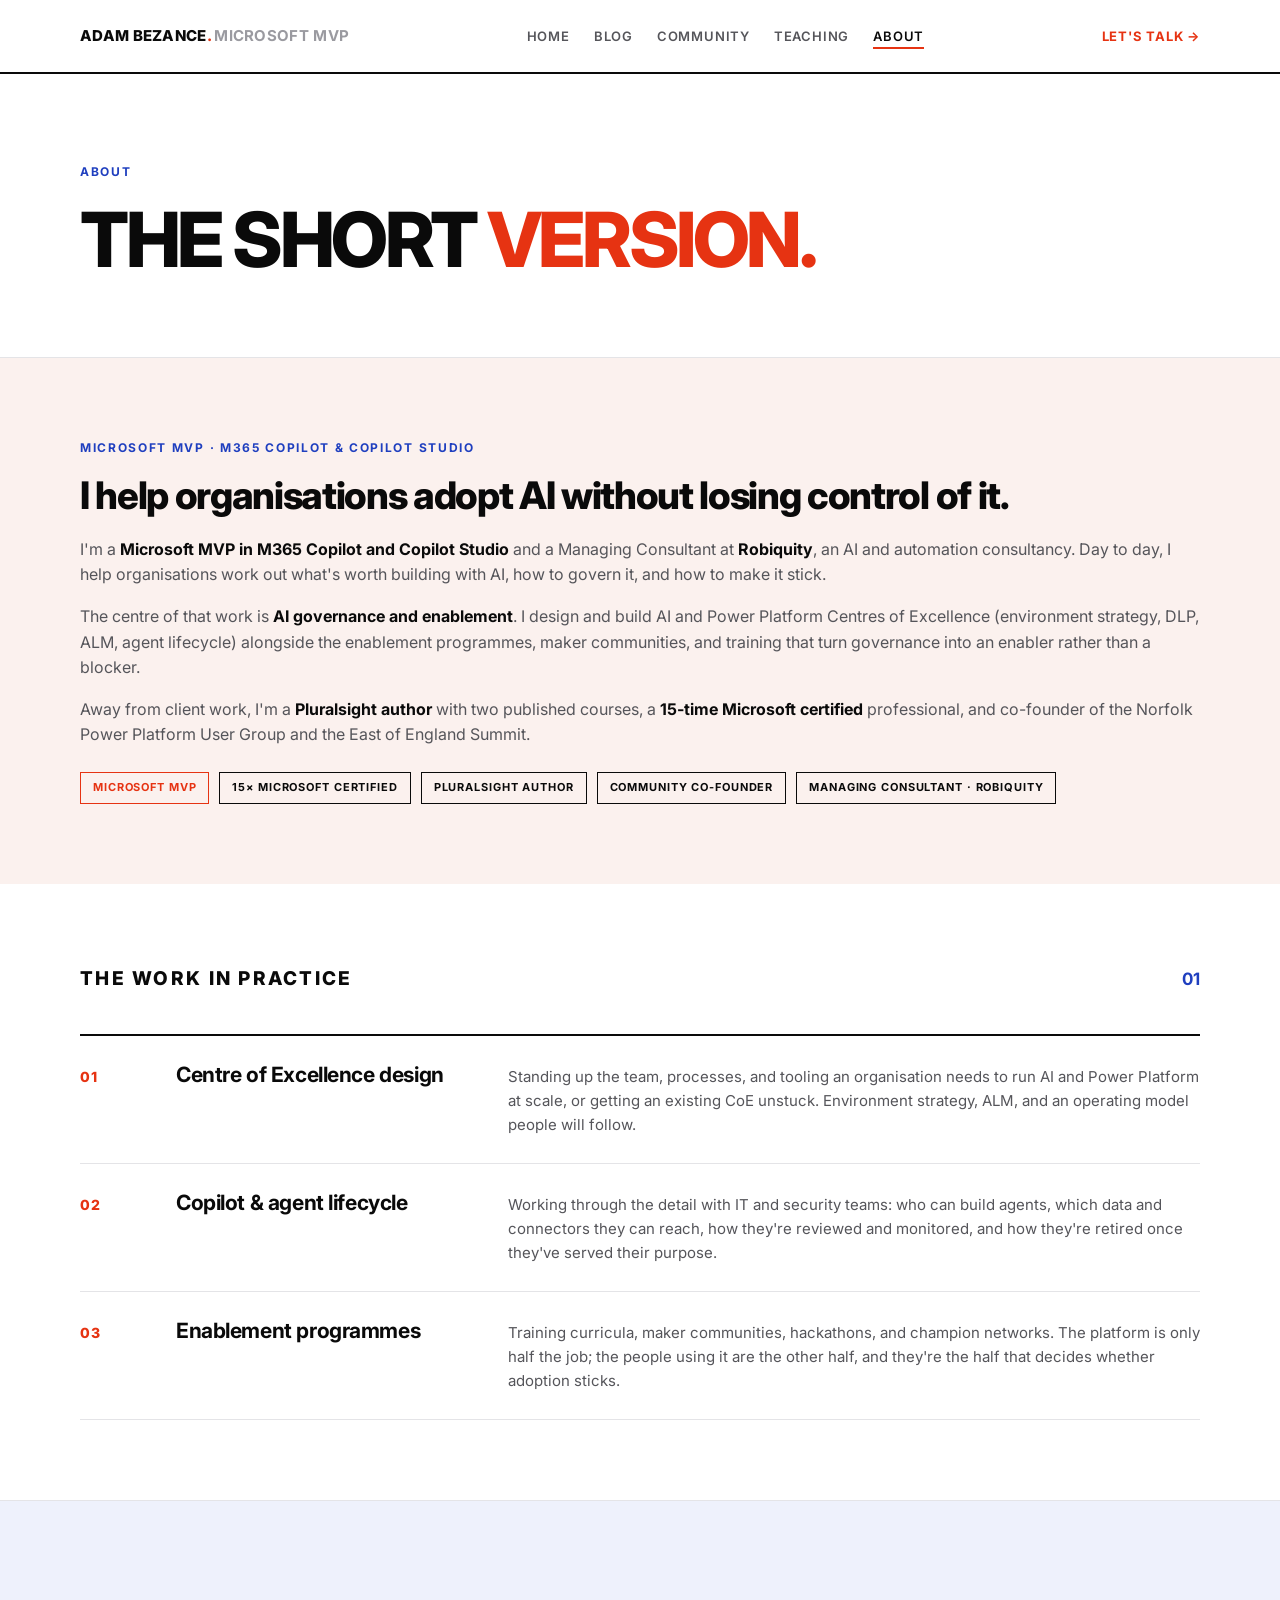
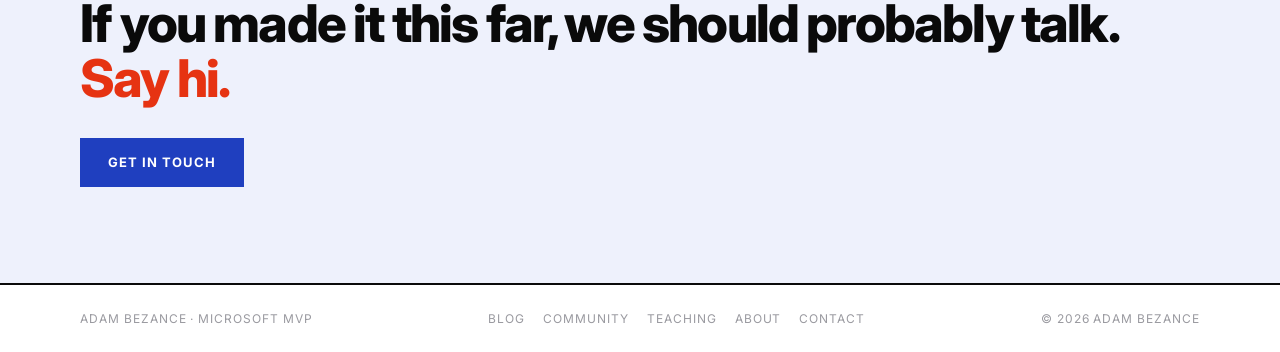
==== commit 5b19174b: "Add files via upload" ====
--- a/about.html
+++ b/about.html
@@ -37,12 +37,8 @@
   </header>
 
   <main class="sec sec-red-tint">
-    <div class="wrap about-band">
-      <div>
-        <div class="photo"><img src="assets/Adam-Bezance.jpg" alt="Adam Bezance"></div>
-        <div class="photo-cap"><span>Adam Bezance</span><b>Microsoft MVP</b></div>
-      </div>
-      <div class="reveal">
+    <div class="wrap">
+      <div class="about-solo reveal">
         <div class="kicker">Microsoft MVP · M365 Copilot &amp; Copilot Studio</div>
         <h2>I help organisations adopt AI without losing control of it.</h2>
         <p>I'm a <strong>Microsoft MVP in M365 Copilot and Copilot Studio</strong> and a Managing Consultant at <strong>Robiquity</strong>, an AI and automation consultancy. Day to day, I help organisations work out what's worth building with AI, how to govern it, and how to make it stick.</p>
@@ -61,19 +57,22 @@
 
   <section class="sec">
     <div class="wrap">
-      <div class="sec-head reveal"><h2>What I work on</h2><span class="idx">01</span></div>
-      <div class="grid3 reveal">
-        <div class="cell">
-          <h3>AI Centres of Excellence</h3>
-          <p>Designing the operating model that lets AI scale safely: governance frameworks, environment strategy, DLP, and the agent lifecycle from idea to retirement.</p>
+      <div class="sec-head reveal"><h2>The work in practice</h2><span class="idx">01</span></div>
+      <div class="work-list reveal">
+        <div class="work-row">
+          <span class="work-num">01</span>
+          <h3>Centre of Excellence design</h3>
+          <p>Standing up the team, processes, and tooling an organisation needs to run AI and Power Platform at scale, or getting an existing CoE unstuck. Environment strategy, ALM, and an operating model people will follow.</p>
         </div>
-        <div class="cell">
-          <h3>M365 Copilot &amp; Copilot Studio governance</h3>
-          <p>The controls conversation most rollouts skip: who can build agents, what they can touch, how you monitor them, and what happens when something goes wrong.</p>
+        <div class="work-row">
+          <span class="work-num">02</span>
+          <h3>Copilot &amp; agent lifecycle</h3>
+          <p>Working through the detail with IT and security teams: who can build agents, which data and connectors they can reach, how they're reviewed and monitored, and how they're retired once they've served their purpose.</p>
         </div>
-        <div class="cell">
-          <h3>Enablement &amp; adoption</h3>
-          <p>Training, maker communities, and practical guidance across the full lifecycle: discovery, design, delivery, and the change management that actually makes it stick.</p>
+        <div class="work-row">
+          <span class="work-num">03</span>
+          <h3>Enablement programmes</h3>
+          <p>Training curricula, maker communities, hackathons, and champion networks. The platform is only half the job; the people using it are the other half, and they're the half that decides whether adoption sticks.</p>
         </div>
       </div>
     </div>
--- a/css/styles.css
+++ b/css/styles.css
@@ -115,6 +115,8 @@
   transition: background 180ms ease;
 }
 .btn-blue:hover { background: var(--ink); }
+.btn-row .btn, .btn-row .btn-blue { min-width: 232px; text-align: center; }
+@media (max-width: 560px) { .btn-row .btn, .btn-row .btn-blue { min-width: 180px; } }
 .more-link {
   display: inline-block;
   font-size: 12px; font-weight: 700; text-transform: uppercase; letter-spacing: 0.08em;
@@ -122,6 +124,7 @@
   transition: color 160ms ease;
 }
 .more-link:hover { color: var(--red); }
+.all-posts { margin-top: 32px; }
 
 /* ── Hero (homepage) ── */
 .hero { border-bottom: 1px solid var(--line); }
@@ -146,9 +149,15 @@
 }
 .hero-sub { margin-top: 30px; font-size: 18px; color: var(--ink-2); max-width: 34em; }
 .hero-sub strong { color: var(--ink); }
+.hero-sub a {
+  color: var(--blue); font-weight: 600;
+  text-decoration: underline; text-decoration-color: var(--line); text-underline-offset: 3px;
+  transition: text-decoration-color 160ms ease;
+}
+.hero-sub a:hover { text-decoration-color: var(--blue); }
 .hero-actions { margin-top: 36px; display: flex; gap: 14px; flex-wrap: wrap; }
 
-.hero-side { padding: 48px 0 48px 48px; display: flex; flex-direction: column; gap: 28px; }
+.hero-side { padding: 48px 0 48px 48px; display: flex; flex-direction: column; justify-content: center; gap: 28px; }
 .photo { position: relative; }
 .photo img {
   width: 100%; aspect-ratio: 4/5; object-fit: cover; object-position: center top;
@@ -173,6 +182,7 @@
 /* ── Page hero (subpages) ── */
 .page-hero { padding: clamp(56px, 8vw, 88px) 0 clamp(40px, 6vw, 56px); border-bottom: 1px solid var(--line); }
 .page-hero .kicker { margin-bottom: 22px; }
+.page-hero .kicker::before { display: none; }
 .page-hero h1 {
   font-size: clamp(40px, 6.5vw, 76px);
   font-weight: 800; letter-spacing: -0.045em; line-height: 0.97;
@@ -277,6 +287,23 @@
 }
 .cred.red { border-color: var(--red); color: var(--red); }
 
+/* ── About: single-column intro (no photo) ── */
+.about-solo h2 { font-size: clamp(26px, 3.5vw, 38px); font-weight: 800; letter-spacing: -0.035em; line-height: 1.1; margin: 18px 0 20px; }
+.about-solo .kicker::before { display: none; }
+.about-solo p { color: var(--ink-2); margin-bottom: 16px; font-size: 16px; }
+.about-solo p strong { color: var(--ink); }
+
+/* ── About: numbered work rows ── */
+.work-list { border-top: 2px solid var(--line-dark); }
+.work-row {
+  display: grid; grid-template-columns: 64px 300px 1fr;
+  gap: clamp(16px, 3vw, 32px); align-items: baseline;
+  padding: 26px 0; border-bottom: 1px solid var(--line);
+}
+.work-num { font-size: 14px; font-weight: 800; color: var(--red); letter-spacing: 0.08em; }
+.work-row h3 { font-size: 21px; font-weight: 700; line-height: 1.25; }
+.work-row p { font-size: 15px; color: var(--ink-2); }
+
 /* ── Contact CTA ── */
 .contact { padding: clamp(72px, 10vw, 96px) 0; background: var(--blue-tint); }
 .contact h2 {
@@ -320,6 +347,10 @@
 .article-head .lede { font-size: 18px; color: var(--ink-2); }
 .article-body p { color: var(--ink-2); margin-bottom: 22px; font-size: 17px; line-height: 1.7; }
 .article-body p strong { color: var(--ink); }
+.article-body p a, .article-body li a {
+  color: var(--blue); text-decoration: underline; text-underline-offset: 3px;
+}
+.article-body p a:hover, .article-body li a:hover { color: var(--red); }
 .article-body h2 { font-size: clamp(22px, 3vw, 28px); font-weight: 800; letter-spacing: -0.03em; margin: 44px 0 16px; }
 .article-body h3 { font-size: 20px; font-weight: 700; margin: 32px 0 12px; }
 .article-body ul, .article-body ol { color: var(--ink-2); margin: 0 0 22px 22px; }
@@ -328,6 +359,21 @@
   border-left: 4px solid var(--red); padding-left: 20px; margin: 28px 0;
   font-size: 19px; font-weight: 600; color: var(--ink); line-height: 1.5;
 }
+.article-body figure { margin: 32px 0; }
+.article-body figure img { width: 100%; height: auto; display: block; border: 1px solid var(--line-dark); cursor: zoom-in; }
+.article-body figcaption { font-size: 14px; color: var(--ink-3); margin-top: 10px; line-height: 1.5; }
+
+/* ── Lightbox ── */
+.lightbox {
+  position: fixed; inset: 0; z-index: 200;
+  display: flex; align-items: center; justify-content: center;
+  padding: 40px; background: rgba(10, 10, 10, 0.92);
+  opacity: 0; visibility: hidden; cursor: zoom-out;
+  transition: opacity 200ms ease, visibility 200ms ease;
+}
+.lightbox.open { opacity: 1; visibility: visible; }
+.lightbox img { max-width: 100%; max-height: 100%; display: block; background: #fff; }
+@media (max-width: 840px) { .lightbox { padding: 16px; } }
 
 /* ── Reveal ── */
 @media (prefers-reduced-motion: no-preference) {
@@ -349,10 +395,34 @@
   .nav-links a { font-size: 20px; padding: 10px 0; color: var(--ink); }
   .nav-mobile-toggle { display: flex; }
 
-  .hero-grid { grid-template-columns: 1fr; }
-  .hero-main { border-right: none; padding-right: 0; }
-  .hero-side { padding-left: 0; }
+  /* Hero: kicker, title and role span full width; intro text + buttons
+     sit on the left with the photo + caption on the right */
+  .hero-grid {
+    grid-template-columns: 1.3fr 1fr;
+    column-gap: 20px;
+    grid-template-areas:
+      "kicker  kicker"
+      "title   title"
+      "role    role"
+      "sub     photo"
+      "actions actions";
+    align-items: start;
+    padding-top: 48px; padding-bottom: 48px;
+  }
+  .hero-main { display: contents; }
+  .hero-main .kicker { grid-area: kicker; }
+  .hero-title { grid-area: title; }
+  .hero-role { grid-area: role; }
+  .hero-sub { grid-area: sub; }
+  .hero-actions { grid-area: actions; }
+  .hero-side {
+    grid-area: photo; display: block;
+    padding: 0; margin-top: 30px; /* align photo top with the intro text */
+  }
+  .hero-side .photo-cap { flex-direction: column; gap: 2px; }
   .photo { max-width: 360px; }
+  .hero-actions .btn, .hero-actions .btn-blue { padding: 12px 16px; font-size: 12px; }
+  .hero-actions { justify-content: center; }
 
   .grid3 { grid-template-columns: 1fr; }
   .cell { border-right: none; border-bottom: 1px solid var(--line); padding-left: 0; }
@@ -362,7 +432,18 @@
   .block-grid { grid-template-columns: 1fr; }
   .about-band { grid-template-columns: 1fr; }
   .about-band .photo { max-width: 320px; }
+  .work-row { grid-template-columns: 1fr; gap: 6px; }
   .course { grid-template-columns: 1fr; gap: 10px; }
+
+  /* Hero kicker: drop the dash and shrink type so the full credential
+     fits on a single line on a phone */
+  .hero-main .kicker::before { display: none; }
+  .hero-main .kicker {
+    white-space: nowrap;
+    font-size: clamp(8.5px, 2.7vw, 13px);
+    letter-spacing: 0.06em;
+    max-width: 100%; overflow: hidden;
+  }
 
   /* Bigger type for small screens — labels and markers that read fine
      at desktop scale get lost on a phone */
@@ -375,10 +456,8 @@
   .pdate, .event-date { font-size: 14px; }
   .ptag { font-size: 12px; }
   .filter-btn { font-size: 13px; padding: 10px 18px; }
+  .photo-cap { font-size: 12px; }
   .fact span { font-size: 12px; }
-  .photo-cap { font-size: 12px; }
-  .hero-main { padding-top: 48px; padding-bottom: 48px; }
-  .hero-side { padding-top: 0; }
   .hero-sub { font-size: 17px; }
   .page-hero .lede, .sec-intro { font-size: 17px; }
   .footer-inner { font-size: 13px; }
@@ -388,6 +467,7 @@
 /* Very small phones: rein the display type in so words don't clip */
 @media (max-width: 400px) {
   .hero-title { font-size: 42px; }
+  .hero-actions .btn, .hero-actions .btn-blue { padding: 11px 12px; font-size: 11px; }
   .page-hero h1 { font-size: 36px; }
   .contact h2 { font-size: 28px; }
 }
